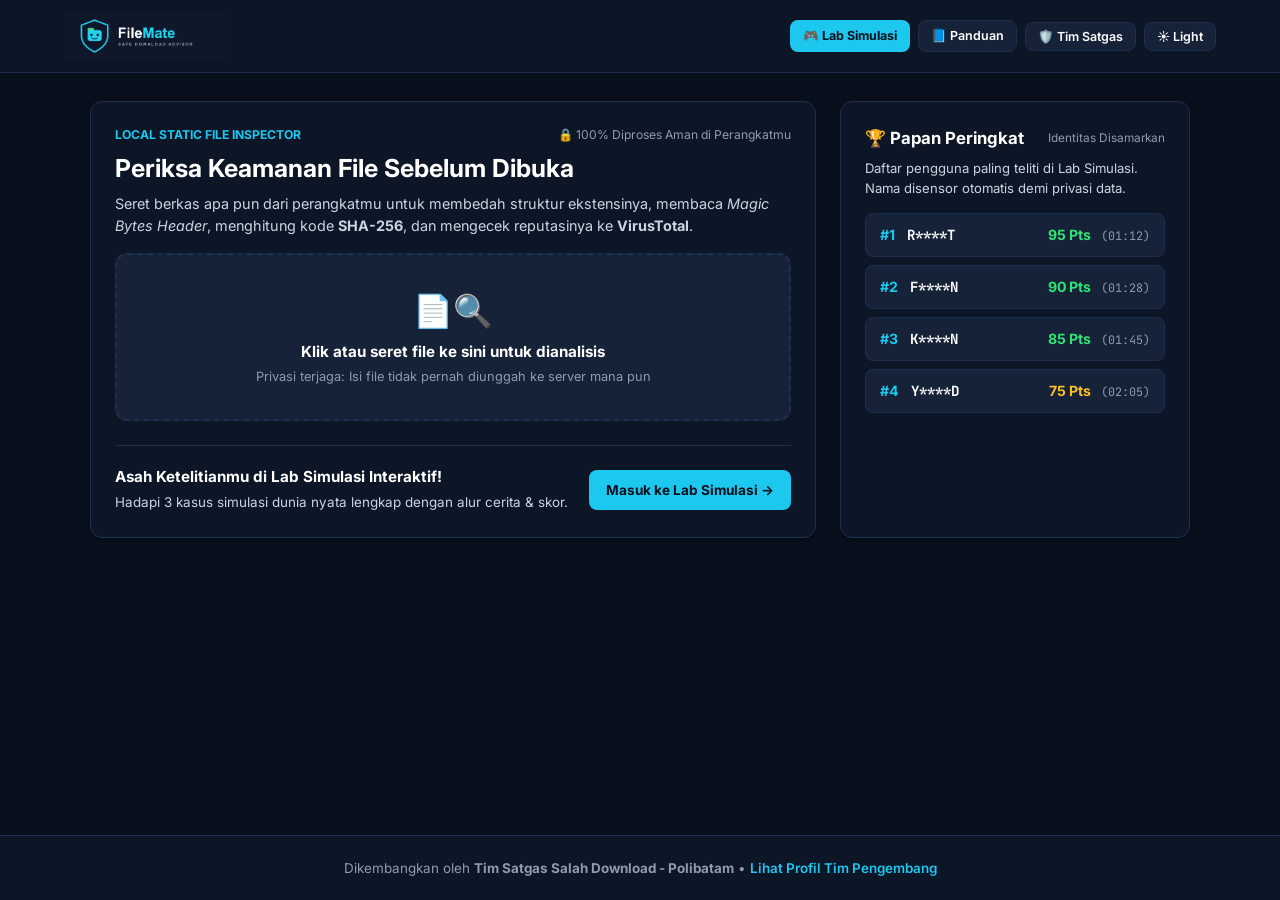
==== page/index.html @ bf1eef2d "Ubah bagian webnya" ====
<!DOCTYPE html>
<html lang="id" data-theme="dark">
<head>
    <meta charset="UTF-8">
    <meta name="viewport" content="width=device-width, initial-scale=1.0">
    <title>FileMate — Safe Download Advisor</title>
    <link rel="stylesheet" href="../tampilan/css/style.css">
</head>
<body>

    <nav class="navbar">
        <a href="dashboard.html" class="filemate-logo" aria-label="FileMate — Safe Download Advisor">
            <img src="../image/filemate_dark.png" alt="FileMate — Safe Download Advisor" class="logo-img logo-img-dark">
            <img src="../image/filemate-light.png" alt="FileMate — Safe Download Advisor" class="logo-img logo-img-light">
        </a>
        <div class="nav-actions">
            <a href="play.html" class="btn btn-primary btn-sm">🎮 Lab Simulasi</a>
            <a href="guide.html" class="btn btn-ghost btn-sm">📘 Panduan</a>
            <button class="btn btn-ghost btn-sm" onclick="openTeamCredits()">🛡️ Tim Satgas</button>
            <button class="btn btn-ghost btn-sm" id="themeToggle" onclick="toggleTheme()">☀️ Light</button>
        </div>
    </nav>

    <main class="container">
        <div class="grid-2">
            <div class="panel">
                <div style="display: flex; justify-content: space-between; align-items: center; flex-wrap: wrap; gap: 8px;">
                    <span style="font-size: 0.76rem; font-weight: 700; color: var(--accent); text-transform: uppercase;">
                        Local Static File Inspector
                    </span>
                    <span style="font-size: 0.76rem; color: var(--text-muted);">🔒 100% Diproses Aman di Perangkatmu</span>
                </div>
                <h1 style="font-size: 1.55rem; margin-top: 6px;">Periksa Keamanan File Sebelum Dibuka</h1>
                <p style="color: var(--text-secondary); font-size: 0.9rem; margin-top: 6px;">
                    Seret berkas apa pun dari perangkatmu untuk membedah struktur ekstensinya, membaca <em>Magic Bytes Header</em>, menghitung kode <strong>SHA-256</strong>, dan mengecek reputasinya ke <strong>VirusTotal</strong>.
                </p>

                <div class="dropzone" id="dropzone" onclick="document.getElementById('fileInput').click()">
                    <input type="file" id="fileInput" style="display: none;" onchange="handleLiveFile(this.files[0])">
                    <div style="font-size: 2rem; margin-bottom: 6px;">📄🔍</div>
                    <strong style="display: block; font-size: 0.95rem;">Klik atau seret file ke sini untuk dianalisis</strong>
                    <span style="font-size: 0.8rem; color: var(--text-muted);">Privasi terjaga: Isi file tidak pernah diunggah ke server mana pun</span>
                </div>

                <div id="liveScanResult" style="display: none; margin-top: 20px;">
                    <div class="xray-box">
                        <div class="xray-scanline"></div>
                        <div style="font-size: 0.76rem; color: var(--text-muted); margin-bottom: 6px;">HASIL BEDAH STRUKTUR NAMA &amp; HEADER FILE:</div>
                        <div id="liveXrayName" class="mono" style="font-size: 1.02rem; font-weight: 600; word-break: break-all;"></div>
                        <div id="liveVerdict" style="margin-top: 10px; font-size: 0.88rem; line-height: 1.55;"></div>
                    </div>

                    <div style="background: var(--bg-subtle); padding: 16px; border-radius: 10px; border: 1px solid var(--border-color);">
                        <div style="display: flex; justify-content: space-between; font-size: 0.82rem; color: var(--text-muted); flex-wrap: wrap; gap: 8px;">
                            <span>Ukuran File: <strong id="liveSize" style="color: var(--text-primary);"></strong></span>
                            <span>Tipe MIME: <strong id="liveMime" class="mono" style="color: var(--text-primary);"></strong></span>
                        </div>
                        <div style="margin-top: 10px; font-size: 0.8rem; color: var(--text-muted);">Sidik Jari Digital (SHA-256 Checksum):</div>
                        <div id="liveHash" class="mono" style="font-size: 0.8rem; word-break: break-all; margin-top: 4px; color: var(--accent); font-weight: 600;">Menghitung SHA-256...</div>

                        <div style="margin-top: 14px; padding-top: 12px; border-top: 1px solid var(--border-color);">
                            <label style="font-size: 0.78rem; color: var(--text-secondary); display: block; margin-bottom: 6px;">
                                Punya kode SHA-256 resmi dari website tempatmu mengunduh? Tempel di sini untuk dicocokkan:
                            </label>
                            <input type="text" id="manualOfficialHash" oninput="checkManualHashMatch()" placeholder="Tempel (Paste) SHA-256 resmi di sini..." class="mono" style="width: 100%; padding: 8px 12px; border-radius: 6px; border: 1px solid var(--border-color); background: var(--bg-surface); color: var(--text-primary); font-size: 0.78rem;">
                            <div id="manualHashVerdict" style="margin-top: 6px; font-size: 0.8rem;"></div>
                        </div>

                        <div style="margin-top: 14px; padding-top: 12px; border-top: 1px solid var(--border-color); display: flex; justify-content: space-between; align-items: center; flex-wrap: wrap; gap: 10px;">
                            <span style="font-size: 0.78rem; color: var(--text-muted);">
                                Ingin memastikan apakah isi file ini bersih menurut 70+ mesin Antivirus dunia?
                            </span>
                            <a id="vtLookupBtn" href="https://www.virustotal.com" target="_blank" rel="noopener noreferrer" class="btn btn-ghost btn-sm" style="border-color: var(--accent); color: var(--accent);">
                                🛡️ Cek Hash Ini di VirusTotal &nearr;
                            </a>
                        </div>
                    </div>
                </div>

                <div style="margin-top: 24px; padding-top: 20px; border-top: 1px solid var(--border-color); display: flex; justify-content: space-between; align-items: center; flex-wrap: wrap; gap: 12px;">
                    <div>
                        <strong style="display: block; font-size: 0.95rem;">Asah Ketelitianmu di Lab Simulasi Interaktif!</strong>
                        <span style="font-size: 0.84rem; color: var(--text-secondary);">Hadapi 3 kasus simulasi dunia nyata lengkap dengan alur cerita &amp; skor.</span>
                    </div>
                    <a href="play.html" class="btn btn-primary">
                        Masuk ke Lab Simulasi &rarr;
                    </a>
                </div>
            </div>

            <!-- Kolom Kanan: Leaderboard Bersih (Klik 5x pada judul atau tekan Ctrl+Shift+L untuk akses Maintainer PIN: satgas) -->
            <div class="panel">
                <div style="display: flex; justify-content: space-between; align-items: center; margin-bottom: 8px;">
                    <h2 id="secretAdminTrigger" style="font-size: 1.05rem; user-select: none; cursor: default;" title="Papan Peringkat Ketelitian">🏆 Papan Peringkat</h2>
                    <span style="font-size: 0.74rem; color: var(--text-muted);">Identitas Disamarkan</span>
                </div>
                <p style="font-size: 0.82rem; color: var(--text-secondary); margin-bottom: 14px;">
                    Daftar pengguna paling teliti di Lab Simulasi. Nama disensor otomatis demi privasi data.
                </p>
                <div style="display: flex; flex-direction: column; gap: 8px;" id="homeLeaderboardList"></div>
            </div>
        </div>
    </main>

    <div class="modal-backdrop" id="modalBackdrop">
        <div class="modal-card" id="modalCard">
            <div style="display: flex; justify-content: space-between; align-items: center; border-bottom: 1px solid var(--border-color); padding-bottom: 12px; margin-bottom: 16px;">
                <h3 id="modalTitle" style="font-size: 1.05rem;"></h3>
                <button class="btn btn-ghost btn-sm" onclick="closeModal()">✕</button>
            </div>
            <div id="modalContent"></div>
        </div>
    </div>

    <footer class="site-footer">
        Dikembangkan oleh <strong>Tim Satgas Salah Download - Polibatam</strong> &bull; 
        <a href="javascript:void(0)" onclick="openTeamCredits()" style="color: var(--accent); text-decoration: none; font-weight: 600;">Lihat Profil Tim Pengembang</a>
    </footer>

    <script src="../tampilan/js/scenario_data.js"></script>
    <script src="../tampilan/js/main.js"></script>
</body>
</html>
---- tampilan/css/style.css ----
@import url('https://fonts.googleapis.com/css2?family=Inter:wght@400;500;600;700;800&family=JetBrains+Mono:wght@400;500;600&display=swap');

:root[data-theme="light"] {
    --bg-main: #F4F7FA;
    --bg-surface: #FFFFFF;
    --bg-subtle: #EDF2F7;
    --bg-hover: #E2E8F0;
    --text-primary: #0D1627;
    --text-secondary: #334155;
    --text-muted: #64748B;
    --border-color: #CBD5E1;
    --logo-shield-stroke: #0D1627;
    --logo-folder-body: #0E86A8;
    --logo-folder-tab: #18B259;
    --logo-text-file: #0D1627;
    --logo-text-mate: #0E86A8;
    --logo-subtext: #5A6B82;
    --accent: #0E86A8;
    --accent-hover: #0A6985;
    --accent-soft: rgba(14, 134, 168, 0.1);
    --safe: #16A34A;
    --safe-soft: rgba(22, 163, 74, 0.12);
    --danger: #DC2626;
    --danger-soft: rgba(220, 38, 38, 0.12);
    --warning: #D97706;
    --warning-soft: rgba(217, 119, 6, 0.12);
    --shadow-sm: 0 2px 6px rgba(13, 22, 39, 0.06);
    --shadow-md: 0 12px 32px rgba(13, 22, 39, 0.14);
}

:root[data-theme="dark"] {
    --bg-main: #09101D;
    --bg-surface: #0D1627;
    --bg-subtle: #152238;
    --bg-hover: #1E2F4D;
    --text-primary: #FFFFFF;
    --text-secondary: #CBD5E1;
    --text-muted: #8E9BAE;
    --border-color: #1E2F4D;
    --logo-shield-stroke: #1CC8EE;
    --logo-folder-body: #1CC8EE;
    --logo-folder-tab: #2CE574;
    --logo-text-file: #FFFFFF;
    --logo-text-mate: #1CC8EE;
    --logo-subtext: #8E9BAE;
    --accent: #1CC8EE;
    --accent-hover: #0FA6C8;
    --accent-soft: rgba(28, 200, 238, 0.12);
    --safe: #2CE574;
    --safe-soft: rgba(44, 229, 116, 0.14);
    --danger: #F87171;
    --danger-soft: rgba(248, 113, 113, 0.15);
    --warning: #FBBF24;
    --warning-soft: rgba(251, 191, 36, 0.15);
    --shadow-sm: 0 2px 8px rgba(0, 0, 0, 0.35);
    --shadow-md: 0 14px 38px rgba(0, 0, 0, 0.6);
}

* {
    margin: 0;
    padding: 0;
    box-sizing: border-box;
}

html, body {
    overflow-x: hidden;
    width: 100%;
}

body {
    background-color: var(--bg-main);
    color: var(--text-primary);
    font-family: 'Inter', -apple-system, BlinkMacSystemFont, sans-serif;
    line-height: 1.5;
    min-height: 100vh;
    display: flex;
    flex-direction: column;
    transition: background-color 0.2s ease, color 0.2s ease;
}

.mono {
    font-family: 'JetBrains Mono', monospace;
}

.navbar {
    background: var(--bg-surface);
    border-bottom: 1px solid var(--border-color);
    padding: 12px 5%;
    display: flex;
    justify-content: space-between;
    align-items: center;
    gap: 12px;
    position: sticky;
    top: 0;
    z-index: 100;
}

.filemate-logo, .brand {
    display: inline-flex;
    align-items: center;
    gap: 12px;
    text-decoration: none;
    flex-shrink: 0;
}

.filemate-logo svg, .brand svg {
    width: 42px !important;
    height: 42px !important;
    min-width: 42px;
    flex-shrink: 0;
    display: block;
}

/* Logo gambar (image/filemate_dark.png & image/filemate-light.png), berganti sesuai tema */
.logo-img {
    height: 48px;
    width: auto;
    display: block;
}

:root[data-theme="dark"] .logo-img-light,
:root[data-theme="light"] .logo-img-dark {
    display: none;
}

.logo-ShieldPath {
    stroke: var(--logo-shield-stroke);
    fill: none !important;
    transition: stroke 0.2s ease;
}

.logo-FolderTab {
    fill: var(--logo-folder-tab) !important;
    stroke: none !important;
}

.logo-FolderBody {
    fill: var(--logo-folder-body) !important;
    stroke: none !important;
}

.logo-Eye, .logo-EyeMouth {
    fill: var(--bg-surface) !important;
    stroke: none !important;
}

.logo-Mouth {
    fill: none !important;
    stroke: var(--bg-surface) !important;
}

.logo-text-wrap {
    display: flex;
    flex-direction: column;
    line-height: 1.05;
}

.logo-title {
    font-size: 1.45rem;
    font-weight: 800;
    letter-spacing: -0.5px;
}

.logo-title .part-file {
    color: var(--logo-text-file);
}

.logo-title .part-mate {
    color: var(--logo-text-mate);
}

.logo-subtitle {
    font-size: 0.56rem;
    font-weight: 700;
    letter-spacing: 1.8px;
    color: var(--logo-subtext);
    margin-top: 3px;
    text-transform: uppercase;
}

.nav-actions {
    display: flex;
    align-items: center;
    justify-content: flex-end;
    gap: 8px;
    flex-wrap: wrap;
}

.container {
    width: 92%;
    max-width: 1100px;
    margin: 28px auto;
    flex: 1;
}

.panel {
    background: var(--bg-surface);
    border: 1px solid var(--border-color);
    border-radius: 12px;
    padding: 24px;
    box-shadow: var(--shadow-sm);
    max-width: 100%;
}

.btn {
    font-family: 'Inter', sans-serif;
    font-size: 0.85rem;
    font-weight: 600;
    padding: 9px 16px;
    border-radius: 8px;
    border: 1px solid transparent;
    cursor: pointer;
    display: inline-flex;
    align-items: center;
    justify-content: center;
    gap: 8px;
    text-decoration: none;
    white-space: nowrap;
    transition: all 0.16s ease;
}

.btn-primary {
    background: var(--accent);
    color: #fff;
}

:root[data-theme="dark"] .btn-primary {
    color: #09101D;
    font-weight: 700;
}

.btn-primary:hover {
    background: var(--accent-hover);
    color: #fff;
}

.btn-ghost {
    background: var(--bg-subtle);
    color: var(--text-primary);
    border-color: var(--border-color);
}

.btn-ghost:hover {
    background: var(--bg-hover);
}

.btn-safe {
    background: var(--safe-soft);
    color: var(--safe);
    border-color: rgba(44, 229, 116, 0.3);
}

.btn-safe:hover {
    background: var(--safe);
    color: #09101D;
}

.btn-danger {
    background: var(--danger-soft);
    color: var(--danger);
    border-color: rgba(248, 113, 113, 0.3);
}

.btn-danger:hover {
    background: var(--danger);
    color: #fff;
}

.btn-sm {
    padding: 6px 12px;
    font-size: 0.78rem;
}

.dropzone {
    border: 2px dashed var(--border-color);
    background: var(--bg-subtle);
    border-radius: 12px;
    padding: 32px 20px;
    text-align: center;
    cursor: pointer;
    transition: all 0.2s ease;
    margin-top: 16px;
}

.dropzone:hover, .dropzone.dragover {
    border-color: var(--accent);
    background: var(--accent-soft);
}

.xray-box {
    background: var(--bg-subtle);
    border: 1px solid var(--border-color);
    border-radius: 10px;
    padding: 16px;
    margin: 14px 0;
    position: relative;
    overflow: hidden;
    word-break: break-word;
}

.xray-scanline {
    position: absolute;
    top: 0;
    left: -100%;
    width: 60%;
    height: 100%;
    background: linear-gradient(90deg, transparent, var(--accent-soft), transparent);
    animation: scanMove 1.8s infinite ease-in-out;
    pointer-events: none;
}

@keyframes scanMove {
    0% { left: -60%; }
    100% { left: 100%; }
}

.ext-badge {
    display: inline-block;
    padding: 2px 8px;
    border-radius: 5px;
    font-weight: 600;
    margin-left: 2px;
}

.ext-fake {
    background: var(--warning-soft);
    color: var(--warning);
    text-decoration: line-through;
}

.ext-danger {
    background: var(--danger-soft);
    color: var(--danger);
    border: 1px solid var(--danger);
}

.ext-safe {
    background: var(--safe-soft);
    color: var(--safe);
    border: 1px solid var(--safe);
}

.explorer-frame {
    border: 1px solid var(--border-color);
    border-radius: 10px;
    overflow: hidden;
    margin-top: 18px;
}

.explorer-header {
    background: var(--bg-subtle);
    padding: 10px 16px;
    border-bottom: 1px solid var(--border-color);
    display: flex;
    justify-content: space-between;
    align-items: center;
    flex-wrap: wrap;
    gap: 8px;
    font-size: 0.82rem;
    color: var(--text-secondary);
    word-break: break-all;
}

.file-item {
    display: flex;
    justify-content: space-between;
    align-items: center;
    flex-wrap: wrap;
    gap: 12px;
    padding: 14px 16px;
    background: var(--bg-surface);
    border-bottom: 1px solid var(--border-color);
}

.file-item > div:first-child {
    min-width: 0;
    flex: 1 1 240px;
    word-break: break-word;
}

.file-item:last-child {
    border-bottom: none;
}

.file-item:hover {
    background: var(--bg-subtle);
}

.file-status-tag {
    font-size: 0.78rem;
    font-weight: 600;
    padding: 5px 10px;
    border-radius: 6px;
    display: inline-block;
    text-align: center;
}

/* Modal Clean & Smooth */
.modal-backdrop {
    position: fixed;
    inset: 0;
    background: rgba(6, 11, 20, 0.72);
    backdrop-filter: blur(4px);
    display: none;
    align-items: center;
    justify-content: center;
    z-index: 999;
    padding: 16px;
}

.modal-backdrop.open {
    display: flex;
    animation: fadeBackdrop 0.18s ease forwards;
}

@keyframes fadeBackdrop {
    from { opacity: 0; }
    to { opacity: 1; }
}

.modal-card {
    background: var(--bg-surface);
    border: 1px solid var(--border-color);
    border-radius: 12px;
    width: 100%;
    max-width: 560px;
    padding: 24px;
    box-shadow: var(--shadow-md);
    max-height: 88vh;
    overflow-y: auto;
    animation: modalSpring 0.22s cubic-bezier(0.16, 1, 0.3, 1) forwards;
}

@keyframes modalSpring {
    0% { opacity: 0; transform: translateY(10px) scale(0.98); }
    100% { opacity: 1; transform: translateY(0) scale(1); }
}

/* Layout 3 Tombol di Footer Modal Maintainer */
.maintainer-footer-actions {
    display: flex;
    justify-content: space-between;
    align-items: center;
    flex-wrap: wrap;
    gap: 10px;
    padding-top: 14px;
    border-top: 1px solid var(--border-color);
}

.maintainer-reset-group {
    display: flex;
    align-items: center;
    flex-wrap: wrap;
    gap: 8px;
}

.modal-actions-responsive {
    display: flex;
    justify-content: flex-end;
    flex-wrap: wrap;
    gap: 10px;
    margin-top: 18px;
    padding-top: 14px;
    border-top: 1px solid var(--border-color);
}

@keyframes shakeScreen {
    0%, 100% { transform: translateX(0); }
    20%, 60% { transform: translateX(-6px); }
    40%, 80% { transform: translateX(6px); }
}

.malware-triggered, .shake-error {
    animation: shakeScreen 0.35s ease;
    border-color: var(--danger) !important;
}

.hash-char-match {
    color: var(--safe);
}

.hash-char-diff {
    background: var(--danger);
    color: #fff;
    padding: 0 2px;
    border-radius: 3px;
}

.grid-2 {
    display: grid;
    grid-template-columns: minmax(0, 1.35fr) minmax(0, 0.65fr);
    gap: 24px;
}

.scan-progress-wrap {
    background: var(--bg-subtle);
    border: 1px solid var(--border-color);
    border-radius: 8px;
    height: 10px;
    overflow: hidden;
    margin: 12px 0;
}

.scan-progress-bar {
    height: 100%;
    width: 0%;
    background: var(--accent);
    transition: width 0.25s ease;
}

@keyframes popReveal {
    0% { opacity: 0; transform: translateY(6px) scale(0.97); }
    100% { opacity: 1; transform: translateY(0) scale(1); }
}

.reveal-anim {
    animation: popReveal 0.25s cubic-bezier(0.16, 1, 0.3, 1) forwards;
}

.feedback-drawer {
    margin-top: 22px;
    padding: 20px;
    border-radius: 10px;
    background: var(--bg-subtle);
    border-left: 4px solid var(--accent);
    display: none;
}

.feedback-drawer.show {
    display: block;
    animation: popReveal 0.3s ease forwards;
}

.guide-card {
    background: var(--bg-surface);
    border: 1px solid var(--border-color);
    border-radius: 12px;
    padding: 24px;
    margin-bottom: 20px;
    overflow-x: auto;
}

/* Clean IDE Terminal Look */
.cmd-box {
    background: #060B14;
    color: #E2E8F0;
    padding: 12px 16px;
    border-radius: 8px;
    border: 1px solid #1E2F4D;
    font-size: 0.85rem;
    margin: 10px 0 6px 0;
    display: flex;
    justify-content: space-between;
    align-items: center;
    gap: 12px;
    overflow-x: auto;
}

.cmd-box > div {
    min-width: 0;
    word-break: break-all;
}

.cmd-prompt {
    color: #475569;
    user-select: none;
    margin-right: 8px;
}

.cmd-verb {
    color: #38BDF8;
    font-weight: 500;
}

.cmd-arg {
    color: #F8FAFC;
    border-bottom: 1px dotted #64748B;
    padding-bottom: 1px;
}

.cmd-hint {
    font-size: 0.76rem;
    color: var(--text-muted);
    margin-bottom: 8px;
}

.team-grid {
    display: grid;
    grid-template-columns: 1fr 1fr;
    gap: 12px;
    margin-top: 12px;
}

.member-card {
    background: var(--bg-subtle);
    border: 1px solid var(--border-color);
    border-radius: 10px;
    padding: 14px;
    transition: border-color 0.2s ease, transform 0.2s ease;
}

.member-card:hover {
    border-color: var(--accent);
    transform: translateY(-2px);
}

.role-badge {
    display: inline-block;
    font-size: 0.68rem;
    font-weight: 700;
    padding: 2px 8px;
    border-radius: 4px;
    background: var(--accent-soft);
    color: var(--accent);
    margin-bottom: 6px;
    text-transform: uppercase;
}

.ending-box {
    margin-top: 12px;
    padding: 14px;
    border-radius: 8px;
    font-size: 0.86rem;
    line-height: 1.55;
}

.ending-good {
    background: var(--safe-soft);
    border-left: 4px solid var(--safe);
}

.ending-bad {
    background: var(--danger-soft);
    border-left: 4px solid var(--danger);
}

.explain-pill {
    display: block;
    font-size: 0.76rem;
    color: var(--text-muted);
    margin-top: 2px;
}

.site-footer {
    text-align: center;
    padding: 22px 5%;
    margin-top: 48px;
    background: var(--bg-surface);
    border-top: 1px solid var(--border-color);
    font-size: 0.84rem;
    color: var(--text-muted);
}

.magic-table {
    width: 100%;
    min-width: 520px;
    border-collapse: collapse;
    margin-top: 12px;
    font-size: 0.84rem;
}

.magic-table th, .magic-table td {
    border: 1px solid var(--border-color);
    padding: 9px 12px;
    text-align: left;
}

.magic-table th {
    background: var(--bg-subtle);
    color: var(--accent);
    font-weight: 700;
}

.magic-table tr:nth-child(even) {
    background: rgba(255, 255, 255, 0.02);
}

.pin-input-clean {
    width: 100%;
    padding: 10px 14px;
    border-radius: 8px;
    border: 1px solid var(--border-color);
    background: var(--bg-subtle);
    color: var(--text-primary);
    font-family: 'JetBrains Mono', monospace;
    font-size: 0.9rem;
    outline: none;
    transition: border-color 0.15s ease;
}

.pin-input-clean:focus {
    border-color: var(--accent);
}

.toast-notify {
    position: fixed;
    bottom: 20px;
    right: 20px;
    left: auto;
    max-width: 380px;
    background: var(--bg-surface);
    color: var(--text-primary);
    border: 1px solid var(--border-color);
    border-left: 3px solid var(--accent);
    border-radius: 10px;
    padding: 12px 16px;
    box-shadow: var(--shadow-md);
    z-index: 1200;
    font-size: 0.83rem;
    line-height: 1.45;
    opacity: 0;
    transform: translateY(12px);
    transition: opacity 0.2s ease, transform 0.2s ease;
    pointer-events: none;
}

.toast-notify.show {
    opacity: 1;
    transform: translateY(0);
}

/* =========================================================
   DASHBOARD IKHTISAR (dashboard.html)
   ========================================================= */
.dash-hero {
    display: grid;
    grid-template-columns: minmax(0, 1.25fr) minmax(0, 0.75fr);
    gap: 36px;
    align-items: center;
    padding: 28px 0 8px;
}

.dash-eyebrow {
    display: inline-block;
    font-size: 0.74rem;
    font-weight: 700;
    letter-spacing: 0.6px;
    text-transform: uppercase;
    color: var(--accent);
    background: var(--accent-soft);
    padding: 5px 12px;
    border-radius: 999px;
}

.dash-title {
    font-size: 2.6rem;
    font-weight: 800;
    line-height: 1.12;
    letter-spacing: -1px;
    margin-top: 14px;
}

.dash-title .accent {
    color: var(--accent);
}

.dash-sub {
    font-size: 1rem;
    color: var(--text-secondary);
    margin-top: 14px;
    max-width: 60ch;
}

.dash-cta {
    display: flex;
    flex-wrap: wrap;
    gap: 10px;
    margin-top: 24px;
}

.dash-cta .btn {
    padding: 11px 18px;
    font-size: 0.9rem;
}

.hero-demo {
    background: var(--bg-surface);
    border: 1px solid var(--border-color);
    border-radius: 14px;
    padding: 18px;
    box-shadow: var(--shadow-md);
    transition: border-color 0.3s ease;
}

.hero-demo.revealed {
    border-color: var(--danger);
}

.hero-demo-row {
    display: flex;
    justify-content: space-between;
    gap: 10px;
    font-size: 0.8rem;
    padding: 8px 0;
    border-top: 1px solid var(--border-color);
}

.hero-demo-row span:first-child {
    color: var(--text-muted);
}

.dash-stats {
    display: grid;
    grid-template-columns: repeat(auto-fit, minmax(150px, 1fr));
    gap: 12px;
    margin-top: 36px;
}

.stat-tile {
    background: var(--bg-surface);
    border: 1px solid var(--border-color);
    border-radius: 12px;
    padding: 14px 16px;
}

.stat-tile .stat-value {
    font-size: 1.7rem;
    font-weight: 800;
    font-variant-numeric: tabular-nums;
    line-height: 1.1;
}

.stat-tile .stat-label {
    font-size: 0.78rem;
    color: var(--text-muted);
    margin-top: 4px;
}

.dash-section {
    margin-top: 56px;
}

.dash-section-label {
    font-size: 0.74rem;
    font-weight: 700;
    letter-spacing: 0.6px;
    text-transform: uppercase;
    color: var(--accent);
}

.dash-section-title {
    font-size: 1.7rem;
    font-weight: 800;
    letter-spacing: -0.5px;
    margin-top: 6px;
}

.dash-prose {
    font-size: 0.95rem;
    color: var(--text-secondary);
    line-height: 1.7;
    max-width: 72ch;
    margin-top: 12px;
}

.dash-prose code {
    font-family: 'JetBrains Mono', monospace;
    font-size: 0.86em;
    background: var(--bg-subtle);
    border: 1px solid var(--border-color);
    padding: 1px 6px;
    border-radius: 5px;
    color: var(--text-primary);
}

.dash-cards {
    display: grid;
    grid-template-columns: repeat(3, minmax(0, 1fr));
    gap: 14px;
    margin-top: 22px;
}

.dash-card {
    background: var(--bg-surface);
    border: 1px solid var(--border-color);
    border-radius: 12px;
    padding: 20px;
    transition: border-color 0.2s ease, transform 0.2s ease;
}

.dash-card:hover {
    border-color: var(--accent);
    transform: translateY(-2px);
}

.dash-card .dash-card-icon {
    font-size: 1.6rem;
    line-height: 1;
}

.dash-card h3 {
    font-size: 1.02rem;
    margin-top: 10px;
}

.dash-card p {
    font-size: 0.87rem;
    color: var(--text-secondary);
    margin-top: 6px;
    line-height: 1.6;
}

.dash-card code {
    font-family: 'JetBrains Mono', monospace;
    font-size: 0.85em;
    color: var(--danger);
}

.dash-card.danger-tone {
    border-left: 3px solid var(--danger);
}

.dash-card .dash-card-link {
    display: inline-block;
    margin-top: 12px;
    font-size: 0.84rem;
    font-weight: 600;
    color: var(--accent);
    text-decoration: none;
}

.dash-card .dash-card-link:hover {
    text-decoration: underline;
}

.dash-firewall {
    background: var(--bg-surface);
    border: 1px solid var(--border-color);
    border-left: 4px solid var(--accent);
    border-radius: 12px;
    padding: 26px;
}

@media (max-width: 900px) {
    .dash-hero {
        grid-template-columns: 1fr;
        gap: 24px;
    }

    .dash-cards {
        grid-template-columns: 1fr;
    }
}

@media (max-width: 640px) {
    .dash-title {
        font-size: 1.8rem !important;
    }

    .dash-section-title {
        font-size: 1.3rem !important;
    }

    .dash-cta .btn {
        flex: 1 1 100%;
    }

    .dash-section {
        margin-top: 40px;
    }

    .dash-firewall {
        padding: 18px;
    }
}

/* =========================================================
   RESPONSIVE BREAKPOINTS (TABLET & MOBILE DEVICES)
   ========================================================= */

@media (max-width: 900px) {
    .grid-2 {
        grid-template-columns: 1fr;
    }
}

@media (max-width: 640px) {
    .navbar {
        flex-direction: column;
        align-items: stretch;
        padding: 12px 4%;
        gap: 10px;
    }

    .filemate-logo {
        justify-content: center;
    }

    .nav-actions {
        justify-content: center;
        width: 100%;
        gap: 6px;
    }

    .nav-actions .btn-sm {
        flex: 1 1 auto;
        padding: 7px 10px;
        font-size: 0.75rem;
    }

    .container {
        width: 94%;
        margin: 18px auto;
    }

    .panel, .guide-card {
        padding: 16px;
    }

    h1 {
        font-size: 1.35rem !important;
    }

    h2 {
        font-size: 1.15rem !important;
    }

    /* Baris File di Lab Simulasi Rapi di HP */
    .file-item {
        flex-direction: column;
        align-items: flex-start;
        padding: 12px;
        gap: 10px;
    }

    .file-item > div:first-child {
        flex: 1 1 auto;
        width: 100%;
    }

    .file-item > div:last-child {
        width: 100%;
        display: grid !important;
        grid-template-columns: 1fr 1fr;
        gap: 6px !important;
    }

    .file-item > div:last-child .file-status-tag {
        grid-column: span 2;
        width: 100%;
    }

    /* Kotak Command di Guide */
    .cmd-box {
        flex-direction: column;
        align-items: stretch;
        gap: 8px;
    }

    .cmd-box .btn {
        width: 100%;
    }

    .team-grid {
        grid-template-columns: 1fr;
    }

    /* Modal & Tombol Maintainer di HP */
    .modal-card {
        padding: 18px;
        max-height: 92vh;
    }

    .maintainer-footer-actions {
        flex-direction: column;
        align-items: stretch;
    }

    .maintainer-reset-group {
        width: 100%;
        display: grid;
        grid-template-columns: 1fr 1fr;
    }

    .maintainer-footer-actions > .btn {
        width: 100%;
    }

    .toast-notify {
        left: 16px;
        right: 16px;
        bottom: 16px;
        max-width: none;
    }
}
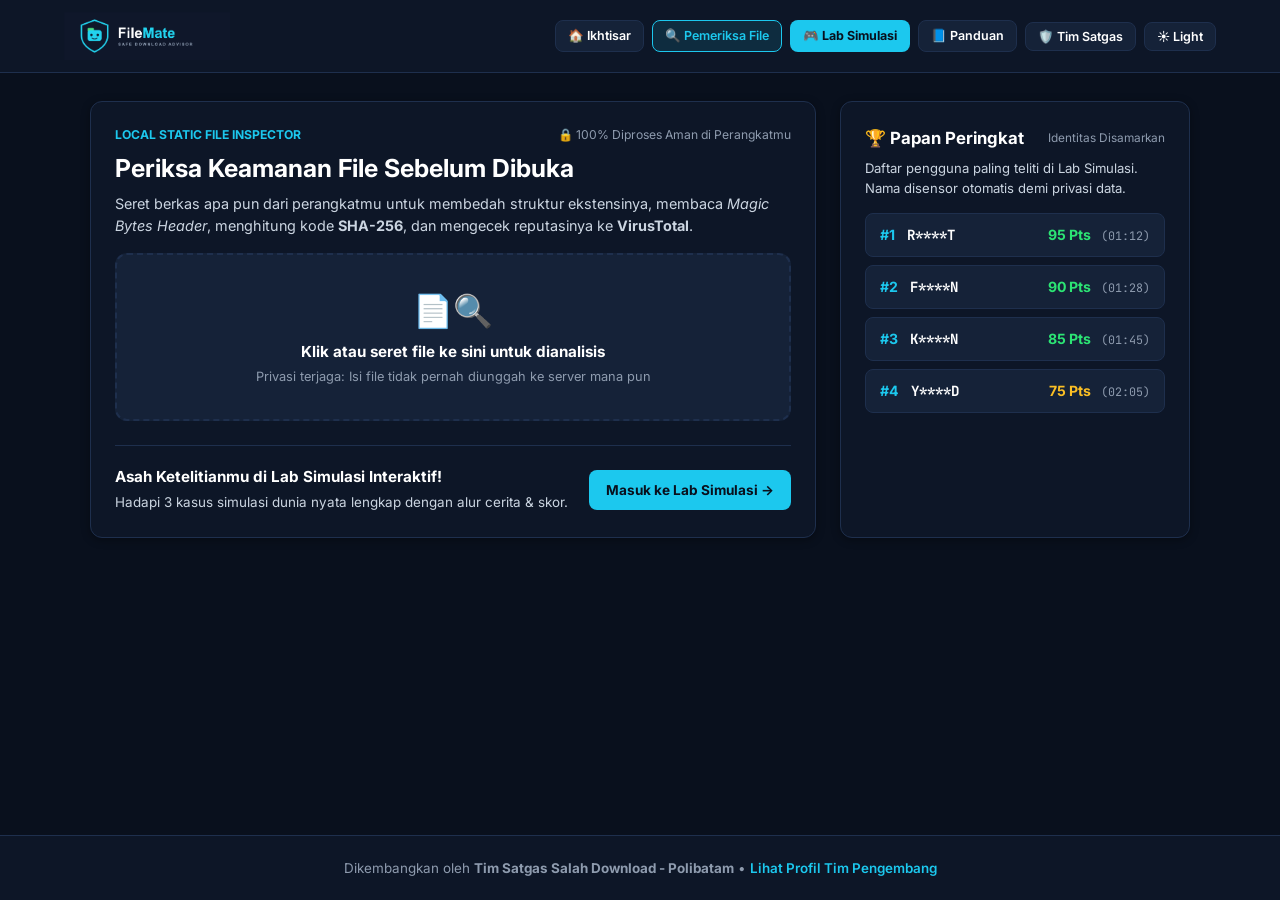
==== commit 72422902: "Perubahan beberapa folder arsitektur di bagian py dan js" ====
--- a/page/index.html
+++ b/page/index.html
@@ -14,6 +14,8 @@
             <img src="../image/filemate-light.png" alt="FileMate — Safe Download Advisor" class="logo-img logo-img-light">
         </a>
         <div class="nav-actions">
+            <a href="dashboard.html" class="btn btn-ghost btn-sm">🏠 Ikhtisar</a>
+            <a href="index.html" class="btn btn-ghost btn-sm is-active" aria-current="page">🔍 Pemeriksa File</a>
             <a href="play.html" class="btn btn-primary btn-sm">🎮 Lab Simulasi</a>
             <a href="guide.html" class="btn btn-ghost btn-sm">📘 Panduan</a>
             <button class="btn btn-ghost btn-sm" onclick="openTeamCredits()">🛡️ Tim Satgas</button>
--- a/tampilan/css/style.css
+++ b/tampilan/css/style.css
@@ -186,6 +186,23 @@
     flex-wrap: wrap;
 }
 
+/* Penanda menu halaman yang sedang dibuka */
+.nav-actions .btn.is-active {
+    background: var(--accent-soft);
+    color: var(--accent);
+    border-color: var(--accent);
+}
+
+.nav-actions .btn-primary.is-active {
+    background: var(--accent);
+    color: #fff;
+    box-shadow: 0 0 0 3px var(--accent-soft);
+}
+
+:root[data-theme="dark"] .nav-actions .btn-primary.is-active {
+    color: #09101D;
+}
+
 .container {
     width: 92%;
     max-width: 1100px;
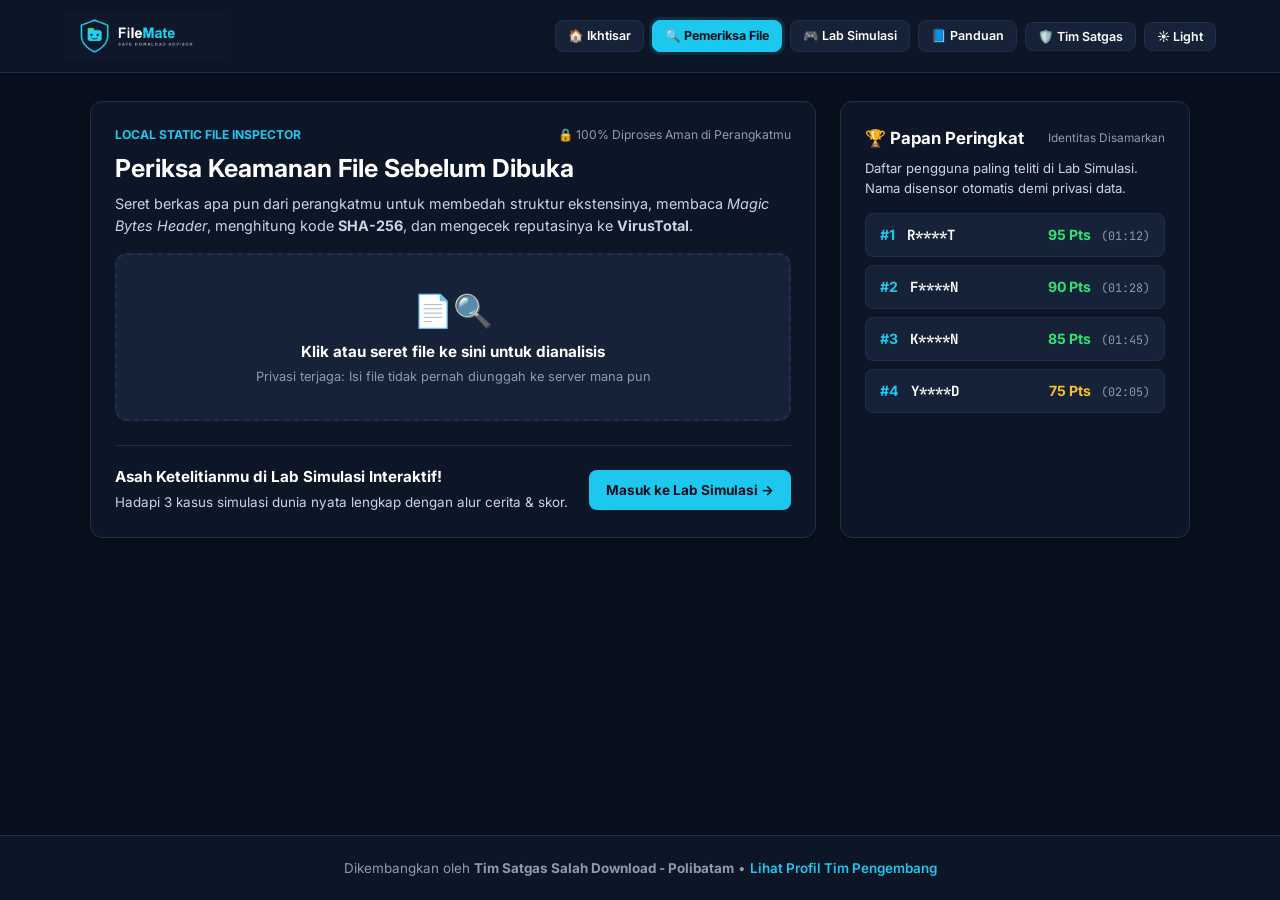
==== commit 8c650750: "perubahan bagian tampilan navigasi" ====
--- a/page/index.html
+++ b/page/index.html
@@ -5,6 +5,7 @@
     <meta name="viewport" content="width=device-width, initial-scale=1.0">
     <title>FileMate — Safe Download Advisor</title>
     <link rel="stylesheet" href="../tampilan/css/style.css">
+    <link rel="stylesheet" href="../tampilan/css/index.css">
 </head>
 <body>
 
@@ -16,7 +17,7 @@
         <div class="nav-actions">
             <a href="dashboard.html" class="btn btn-ghost btn-sm">🏠 Ikhtisar</a>
             <a href="index.html" class="btn btn-ghost btn-sm is-active" aria-current="page">🔍 Pemeriksa File</a>
-            <a href="play.html" class="btn btn-primary btn-sm">🎮 Lab Simulasi</a>
+            <a href="play.html" class="btn btn-ghost btn-sm">🎮 Lab Simulasi</a>
             <a href="guide.html" class="btn btn-ghost btn-sm">📘 Panduan</a>
             <button class="btn btn-ghost btn-sm" onclick="openTeamCredits()">🛡️ Tim Satgas</button>
             <button class="btn btn-ghost btn-sm" id="themeToggle" onclick="toggleTheme()">☀️ Light</button>
@@ -120,6 +121,10 @@
     </footer>
 
     <script src="../tampilan/js/scenario_data.js"></script>
-    <script src="../tampilan/js/main.js"></script>
+    <script src="../tampilan/js/common.js"></script>
+    <script src="../tampilan/js/api.js"></script>
+    <script src="../tampilan/js/leaderboard.js"></script>
+    <script src="../tampilan/js/inspector.js"></script>
+    <script src="../tampilan/js/admin.js"></script>
 </body>
 </html>
--- a/tampilan/css/style.css
+++ b/tampilan/css/style.css
@@ -1,3 +1,11 @@
+/* =========================================================
+   STYLE GLOBAL (dipakai semua halaman)
+   Gaya khusus halaman ada di file terpisah:
+   - dashboard.css  -> page/dashboard.html
+   - index.css      -> page/index.html
+   - play.css       -> page/play.html
+   - guide.css      -> page/guide.html
+   ========================================================= */
 @import url('https://fonts.googleapis.com/css2?family=Inter:wght@400;500;600;700;800&family=JetBrains+Mono:wght@400;500;600&display=swap');
 
 :root[data-theme="light"] {
@@ -82,6 +90,9 @@
     font-family: 'JetBrains Mono', monospace;
 }
 
+/* =========================================================
+   NAVBAR & LOGO
+   ========================================================= */
 .navbar {
     background: var(--bg-surface);
     border-bottom: 1px solid var(--border-color);
@@ -186,23 +197,24 @@
     flex-wrap: wrap;
 }
 
-/* Penanda menu halaman yang sedang dibuka */
-.nav-actions .btn.is-active {
-    background: var(--accent-soft);
-    color: var(--accent);
-    border-color: var(--accent);
-}
-
-.nav-actions .btn-primary.is-active {
+/* Penanda menu halaman yang sedang dibuka — hanya menu aktif yang biru penuh */
+.nav-actions .btn.is-active,
+.nav-actions .btn.is-active:hover {
     background: var(--accent);
     color: #fff;
+    border-color: var(--accent);
     box-shadow: 0 0 0 3px var(--accent-soft);
 }
 
-:root[data-theme="dark"] .nav-actions .btn-primary.is-active {
+:root[data-theme="dark"] .nav-actions .btn.is-active,
+:root[data-theme="dark"] .nav-actions .btn.is-active:hover {
     color: #09101D;
-}
-
+    font-weight: 700;
+}
+
+/* =========================================================
+   LAYOUT DASAR
+   ========================================================= */
 .container {
     width: 92%;
     max-width: 1100px;
@@ -219,6 +231,9 @@
     max-width: 100%;
 }
 
+/* =========================================================
+   TOMBOL
+   ========================================================= */
 .btn {
     font-family: 'Inter', sans-serif;
     font-size: 0.85rem;
@@ -288,22 +303,10 @@
     font-size: 0.78rem;
 }
 
-.dropzone {
-    border: 2px dashed var(--border-color);
-    background: var(--bg-subtle);
-    border-radius: 12px;
-    padding: 32px 20px;
-    text-align: center;
-    cursor: pointer;
-    transition: all 0.2s ease;
-    margin-top: 16px;
-}
-
-.dropzone:hover, .dropzone.dragover {
-    border-color: var(--accent);
-    background: var(--accent-soft);
-}
-
+/* =========================================================
+   KOMPONEN BERSAMA: X-RAY & BADGE EKSTENSI
+   (dipakai index.html, play.html, dashboard.html)
+   ========================================================= */
 .xray-box {
     background: var(--bg-subtle);
     border: 1px solid var(--border-color);
@@ -357,62 +360,9 @@
     border: 1px solid var(--safe);
 }
 
-.explorer-frame {
-    border: 1px solid var(--border-color);
-    border-radius: 10px;
-    overflow: hidden;
-    margin-top: 18px;
-}
-
-.explorer-header {
-    background: var(--bg-subtle);
-    padding: 10px 16px;
-    border-bottom: 1px solid var(--border-color);
-    display: flex;
-    justify-content: space-between;
-    align-items: center;
-    flex-wrap: wrap;
-    gap: 8px;
-    font-size: 0.82rem;
-    color: var(--text-secondary);
-    word-break: break-all;
-}
-
-.file-item {
-    display: flex;
-    justify-content: space-between;
-    align-items: center;
-    flex-wrap: wrap;
-    gap: 12px;
-    padding: 14px 16px;
-    background: var(--bg-surface);
-    border-bottom: 1px solid var(--border-color);
-}
-
-.file-item > div:first-child {
-    min-width: 0;
-    flex: 1 1 240px;
-    word-break: break-word;
-}
-
-.file-item:last-child {
-    border-bottom: none;
-}
-
-.file-item:hover {
-    background: var(--bg-subtle);
-}
-
-.file-status-tag {
-    font-size: 0.78rem;
-    font-weight: 600;
-    padding: 5px 10px;
-    border-radius: 6px;
-    display: inline-block;
-    text-align: center;
-}
-
-/* Modal Clean & Smooth */
+/* =========================================================
+   MODAL (dipakai semua halaman)
+   ========================================================= */
 .modal-backdrop {
     position: fixed;
     inset: 0;
@@ -453,7 +403,19 @@
     100% { opacity: 1; transform: translateY(0) scale(1); }
 }
 
-/* Layout 3 Tombol di Footer Modal Maintainer */
+.modal-actions-responsive {
+    display: flex;
+    justify-content: flex-end;
+    flex-wrap: wrap;
+    gap: 10px;
+    margin-top: 18px;
+    padding-top: 14px;
+    border-top: 1px solid var(--border-color);
+}
+
+/* =========================================================
+   MAINTAINER / ADMIN (admin.js, dimuat di semua halaman)
+   ========================================================= */
 .maintainer-footer-actions {
     display: flex;
     justify-content: space-between;
@@ -469,227 +431,6 @@
     align-items: center;
     flex-wrap: wrap;
     gap: 8px;
-}
-
-.modal-actions-responsive {
-    display: flex;
-    justify-content: flex-end;
-    flex-wrap: wrap;
-    gap: 10px;
-    margin-top: 18px;
-    padding-top: 14px;
-    border-top: 1px solid var(--border-color);
-}
-
-@keyframes shakeScreen {
-    0%, 100% { transform: translateX(0); }
-    20%, 60% { transform: translateX(-6px); }
-    40%, 80% { transform: translateX(6px); }
-}
-
-.malware-triggered, .shake-error {
-    animation: shakeScreen 0.35s ease;
-    border-color: var(--danger) !important;
-}
-
-.hash-char-match {
-    color: var(--safe);
-}
-
-.hash-char-diff {
-    background: var(--danger);
-    color: #fff;
-    padding: 0 2px;
-    border-radius: 3px;
-}
-
-.grid-2 {
-    display: grid;
-    grid-template-columns: minmax(0, 1.35fr) minmax(0, 0.65fr);
-    gap: 24px;
-}
-
-.scan-progress-wrap {
-    background: var(--bg-subtle);
-    border: 1px solid var(--border-color);
-    border-radius: 8px;
-    height: 10px;
-    overflow: hidden;
-    margin: 12px 0;
-}
-
-.scan-progress-bar {
-    height: 100%;
-    width: 0%;
-    background: var(--accent);
-    transition: width 0.25s ease;
-}
-
-@keyframes popReveal {
-    0% { opacity: 0; transform: translateY(6px) scale(0.97); }
-    100% { opacity: 1; transform: translateY(0) scale(1); }
-}
-
-.reveal-anim {
-    animation: popReveal 0.25s cubic-bezier(0.16, 1, 0.3, 1) forwards;
-}
-
-.feedback-drawer {
-    margin-top: 22px;
-    padding: 20px;
-    border-radius: 10px;
-    background: var(--bg-subtle);
-    border-left: 4px solid var(--accent);
-    display: none;
-}
-
-.feedback-drawer.show {
-    display: block;
-    animation: popReveal 0.3s ease forwards;
-}
-
-.guide-card {
-    background: var(--bg-surface);
-    border: 1px solid var(--border-color);
-    border-radius: 12px;
-    padding: 24px;
-    margin-bottom: 20px;
-    overflow-x: auto;
-}
-
-/* Clean IDE Terminal Look */
-.cmd-box {
-    background: #060B14;
-    color: #E2E8F0;
-    padding: 12px 16px;
-    border-radius: 8px;
-    border: 1px solid #1E2F4D;
-    font-size: 0.85rem;
-    margin: 10px 0 6px 0;
-    display: flex;
-    justify-content: space-between;
-    align-items: center;
-    gap: 12px;
-    overflow-x: auto;
-}
-
-.cmd-box > div {
-    min-width: 0;
-    word-break: break-all;
-}
-
-.cmd-prompt {
-    color: #475569;
-    user-select: none;
-    margin-right: 8px;
-}
-
-.cmd-verb {
-    color: #38BDF8;
-    font-weight: 500;
-}
-
-.cmd-arg {
-    color: #F8FAFC;
-    border-bottom: 1px dotted #64748B;
-    padding-bottom: 1px;
-}
-
-.cmd-hint {
-    font-size: 0.76rem;
-    color: var(--text-muted);
-    margin-bottom: 8px;
-}
-
-.team-grid {
-    display: grid;
-    grid-template-columns: 1fr 1fr;
-    gap: 12px;
-    margin-top: 12px;
-}
-
-.member-card {
-    background: var(--bg-subtle);
-    border: 1px solid var(--border-color);
-    border-radius: 10px;
-    padding: 14px;
-    transition: border-color 0.2s ease, transform 0.2s ease;
-}
-
-.member-card:hover {
-    border-color: var(--accent);
-    transform: translateY(-2px);
-}
-
-.role-badge {
-    display: inline-block;
-    font-size: 0.68rem;
-    font-weight: 700;
-    padding: 2px 8px;
-    border-radius: 4px;
-    background: var(--accent-soft);
-    color: var(--accent);
-    margin-bottom: 6px;
-    text-transform: uppercase;
-}
-
-.ending-box {
-    margin-top: 12px;
-    padding: 14px;
-    border-radius: 8px;
-    font-size: 0.86rem;
-    line-height: 1.55;
-}
-
-.ending-good {
-    background: var(--safe-soft);
-    border-left: 4px solid var(--safe);
-}
-
-.ending-bad {
-    background: var(--danger-soft);
-    border-left: 4px solid var(--danger);
-}
-
-.explain-pill {
-    display: block;
-    font-size: 0.76rem;
-    color: var(--text-muted);
-    margin-top: 2px;
-}
-
-.site-footer {
-    text-align: center;
-    padding: 22px 5%;
-    margin-top: 48px;
-    background: var(--bg-surface);
-    border-top: 1px solid var(--border-color);
-    font-size: 0.84rem;
-    color: var(--text-muted);
-}
-
-.magic-table {
-    width: 100%;
-    min-width: 520px;
-    border-collapse: collapse;
-    margin-top: 12px;
-    font-size: 0.84rem;
-}
-
-.magic-table th, .magic-table td {
-    border: 1px solid var(--border-color);
-    padding: 9px 12px;
-    text-align: left;
-}
-
-.magic-table th {
-    background: var(--bg-subtle);
-    color: var(--accent);
-    font-weight: 700;
-}
-
-.magic-table tr:nth-child(even) {
-    background: rgba(255, 255, 255, 0.02);
 }
 
 .pin-input-clean {
@@ -707,6 +448,66 @@
 
 .pin-input-clean:focus {
     border-color: var(--accent);
+}
+
+/* Animasi getar (dipakai .shake-error di admin.js & .malware-triggered di play.css) */
+@keyframes shakeScreen {
+    0%, 100% { transform: translateX(0); }
+    20%, 60% { transform: translateX(-6px); }
+    40%, 80% { transform: translateX(6px); }
+}
+
+.shake-error {
+    animation: shakeScreen 0.35s ease;
+    border-color: var(--danger) !important;
+}
+
+/* =========================================================
+   PROFIL TIM SATGAS (modal dari common.js)
+   ========================================================= */
+.team-grid {
+    display: grid;
+    grid-template-columns: 1fr 1fr;
+    gap: 12px;
+    margin-top: 12px;
+}
+
+.member-card {
+    background: var(--bg-subtle);
+    border: 1px solid var(--border-color);
+    border-radius: 10px;
+    padding: 14px;
+    transition: border-color 0.2s ease, transform 0.2s ease;
+}
+
+.member-card:hover {
+    border-color: var(--accent);
+    transform: translateY(-2px);
+}
+
+.role-badge {
+    display: inline-block;
+    font-size: 0.68rem;
+    font-weight: 700;
+    padding: 2px 8px;
+    border-radius: 4px;
+    background: var(--accent-soft);
+    color: var(--accent);
+    margin-bottom: 6px;
+    text-transform: uppercase;
+}
+
+/* =========================================================
+   FOOTER & TOAST
+   ========================================================= */
+.site-footer {
+    text-align: center;
+    padding: 22px 5%;
+    margin-top: 48px;
+    background: var(--bg-surface);
+    border-top: 1px solid var(--border-color);
+    font-size: 0.84rem;
+    color: var(--text-muted);
 }
 
 .toast-notify {
@@ -737,260 +538,8 @@
 }
 
 /* =========================================================
-   DASHBOARD IKHTISAR (dashboard.html)
-   ========================================================= */
-.dash-hero {
-    display: grid;
-    grid-template-columns: minmax(0, 1.25fr) minmax(0, 0.75fr);
-    gap: 36px;
-    align-items: center;
-    padding: 28px 0 8px;
-}
-
-.dash-eyebrow {
-    display: inline-block;
-    font-size: 0.74rem;
-    font-weight: 700;
-    letter-spacing: 0.6px;
-    text-transform: uppercase;
-    color: var(--accent);
-    background: var(--accent-soft);
-    padding: 5px 12px;
-    border-radius: 999px;
-}
-
-.dash-title {
-    font-size: 2.6rem;
-    font-weight: 800;
-    line-height: 1.12;
-    letter-spacing: -1px;
-    margin-top: 14px;
-}
-
-.dash-title .accent {
-    color: var(--accent);
-}
-
-.dash-sub {
-    font-size: 1rem;
-    color: var(--text-secondary);
-    margin-top: 14px;
-    max-width: 60ch;
-}
-
-.dash-cta {
-    display: flex;
-    flex-wrap: wrap;
-    gap: 10px;
-    margin-top: 24px;
-}
-
-.dash-cta .btn {
-    padding: 11px 18px;
-    font-size: 0.9rem;
-}
-
-.hero-demo {
-    background: var(--bg-surface);
-    border: 1px solid var(--border-color);
-    border-radius: 14px;
-    padding: 18px;
-    box-shadow: var(--shadow-md);
-    transition: border-color 0.3s ease;
-}
-
-.hero-demo.revealed {
-    border-color: var(--danger);
-}
-
-.hero-demo-row {
-    display: flex;
-    justify-content: space-between;
-    gap: 10px;
-    font-size: 0.8rem;
-    padding: 8px 0;
-    border-top: 1px solid var(--border-color);
-}
-
-.hero-demo-row span:first-child {
-    color: var(--text-muted);
-}
-
-.dash-stats {
-    display: grid;
-    grid-template-columns: repeat(auto-fit, minmax(150px, 1fr));
-    gap: 12px;
-    margin-top: 36px;
-}
-
-.stat-tile {
-    background: var(--bg-surface);
-    border: 1px solid var(--border-color);
-    border-radius: 12px;
-    padding: 14px 16px;
-}
-
-.stat-tile .stat-value {
-    font-size: 1.7rem;
-    font-weight: 800;
-    font-variant-numeric: tabular-nums;
-    line-height: 1.1;
-}
-
-.stat-tile .stat-label {
-    font-size: 0.78rem;
-    color: var(--text-muted);
-    margin-top: 4px;
-}
-
-.dash-section {
-    margin-top: 56px;
-}
-
-.dash-section-label {
-    font-size: 0.74rem;
-    font-weight: 700;
-    letter-spacing: 0.6px;
-    text-transform: uppercase;
-    color: var(--accent);
-}
-
-.dash-section-title {
-    font-size: 1.7rem;
-    font-weight: 800;
-    letter-spacing: -0.5px;
-    margin-top: 6px;
-}
-
-.dash-prose {
-    font-size: 0.95rem;
-    color: var(--text-secondary);
-    line-height: 1.7;
-    max-width: 72ch;
-    margin-top: 12px;
-}
-
-.dash-prose code {
-    font-family: 'JetBrains Mono', monospace;
-    font-size: 0.86em;
-    background: var(--bg-subtle);
-    border: 1px solid var(--border-color);
-    padding: 1px 6px;
-    border-radius: 5px;
-    color: var(--text-primary);
-}
-
-.dash-cards {
-    display: grid;
-    grid-template-columns: repeat(3, minmax(0, 1fr));
-    gap: 14px;
-    margin-top: 22px;
-}
-
-.dash-card {
-    background: var(--bg-surface);
-    border: 1px solid var(--border-color);
-    border-radius: 12px;
-    padding: 20px;
-    transition: border-color 0.2s ease, transform 0.2s ease;
-}
-
-.dash-card:hover {
-    border-color: var(--accent);
-    transform: translateY(-2px);
-}
-
-.dash-card .dash-card-icon {
-    font-size: 1.6rem;
-    line-height: 1;
-}
-
-.dash-card h3 {
-    font-size: 1.02rem;
-    margin-top: 10px;
-}
-
-.dash-card p {
-    font-size: 0.87rem;
-    color: var(--text-secondary);
-    margin-top: 6px;
-    line-height: 1.6;
-}
-
-.dash-card code {
-    font-family: 'JetBrains Mono', monospace;
-    font-size: 0.85em;
-    color: var(--danger);
-}
-
-.dash-card.danger-tone {
-    border-left: 3px solid var(--danger);
-}
-
-.dash-card .dash-card-link {
-    display: inline-block;
-    margin-top: 12px;
-    font-size: 0.84rem;
-    font-weight: 600;
-    color: var(--accent);
-    text-decoration: none;
-}
-
-.dash-card .dash-card-link:hover {
-    text-decoration: underline;
-}
-
-.dash-firewall {
-    background: var(--bg-surface);
-    border: 1px solid var(--border-color);
-    border-left: 4px solid var(--accent);
-    border-radius: 12px;
-    padding: 26px;
-}
-
-@media (max-width: 900px) {
-    .dash-hero {
-        grid-template-columns: 1fr;
-        gap: 24px;
-    }
-
-    .dash-cards {
-        grid-template-columns: 1fr;
-    }
-}
-
-@media (max-width: 640px) {
-    .dash-title {
-        font-size: 1.8rem !important;
-    }
-
-    .dash-section-title {
-        font-size: 1.3rem !important;
-    }
-
-    .dash-cta .btn {
-        flex: 1 1 100%;
-    }
-
-    .dash-section {
-        margin-top: 40px;
-    }
-
-    .dash-firewall {
-        padding: 18px;
-    }
-}
-
-/* =========================================================
-   RESPONSIVE BREAKPOINTS (TABLET & MOBILE DEVICES)
-   ========================================================= */
-
-@media (max-width: 900px) {
-    .grid-2 {
-        grid-template-columns: 1fr;
-    }
-}
-
+   RESPONSIVE GLOBAL (MOBILE)
+   ========================================================= */
 @media (max-width: 640px) {
     .navbar {
         flex-direction: column;
@@ -1020,7 +569,7 @@
         margin: 18px auto;
     }
 
-    .panel, .guide-card {
+    .panel {
         padding: 16px;
     }
 
@@ -1030,42 +579,6 @@
 
     h2 {
         font-size: 1.15rem !important;
-    }
-
-    /* Baris File di Lab Simulasi Rapi di HP */
-    .file-item {
-        flex-direction: column;
-        align-items: flex-start;
-        padding: 12px;
-        gap: 10px;
-    }
-
-    .file-item > div:first-child {
-        flex: 1 1 auto;
-        width: 100%;
-    }
-
-    .file-item > div:last-child {
-        width: 100%;
-        display: grid !important;
-        grid-template-columns: 1fr 1fr;
-        gap: 6px !important;
-    }
-
-    .file-item > div:last-child .file-status-tag {
-        grid-column: span 2;
-        width: 100%;
-    }
-
-    /* Kotak Command di Guide */
-    .cmd-box {
-        flex-direction: column;
-        align-items: stretch;
-        gap: 8px;
-    }
-
-    .cmd-box .btn {
-        width: 100%;
     }
 
     .team-grid {
@@ -1099,4 +612,4 @@
         bottom: 16px;
         max-width: none;
     }
-}+}
--- a/tampilan/css/index.css
+++ b/tampilan/css/index.css
@@ -0,0 +1,31 @@
+/* =========================================================
+   PEMERIKSA FILE (page/index.html)
+   Dimuat setelah style.css
+   ========================================================= */
+.grid-2 {
+    display: grid;
+    grid-template-columns: minmax(0, 1.35fr) minmax(0, 0.65fr);
+    gap: 24px;
+}
+
+.dropzone {
+    border: 2px dashed var(--border-color);
+    background: var(--bg-subtle);
+    border-radius: 12px;
+    padding: 32px 20px;
+    text-align: center;
+    cursor: pointer;
+    transition: all 0.2s ease;
+    margin-top: 16px;
+}
+
+.dropzone:hover, .dropzone.dragover {
+    border-color: var(--accent);
+    background: var(--accent-soft);
+}
+
+@media (max-width: 900px) {
+    .grid-2 {
+        grid-template-columns: 1fr;
+    }
+}
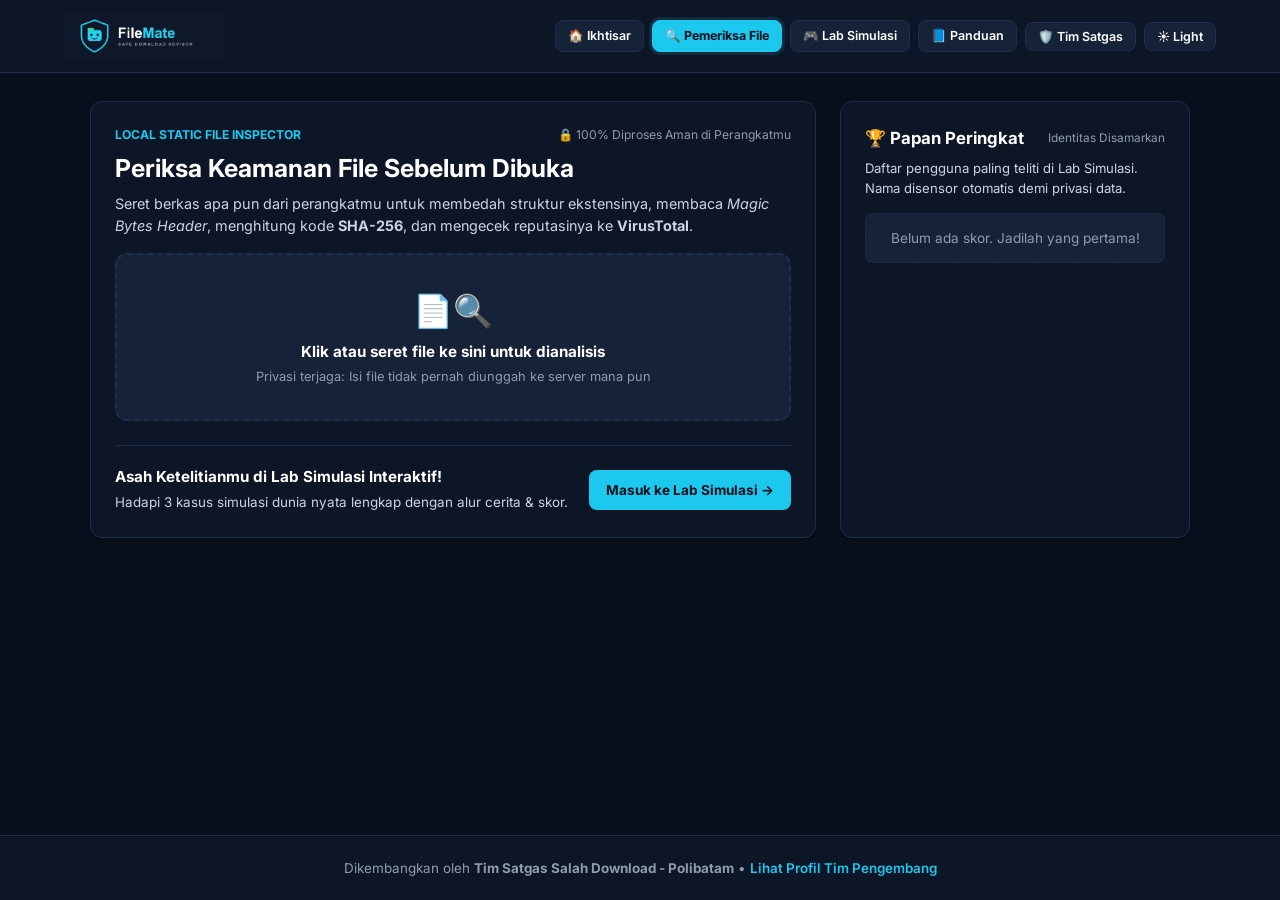
==== commit 4aa0c3a0: "perubahan pada bagian backend password admin dan dashboard" ====
--- a/page/index.html
+++ b/page/index.html
@@ -91,7 +91,7 @@
                 </div>
             </div>
 
-            <!-- Kolom Kanan: Leaderboard Bersih (Klik 5x pada judul atau tekan Ctrl+Shift+L untuk akses Maintainer PIN: satgas) -->
+            <!-- Kolom Kanan: Leaderboard Bersih (Klik 5x pada judul atau tekan Ctrl+Shift+L untuk akses Maintainer) -->
             <div class="panel">
                 <div style="display: flex; justify-content: space-between; align-items: center; margin-bottom: 8px;">
                     <h2 id="secretAdminTrigger" style="font-size: 1.05rem; user-select: none; cursor: default;" title="Papan Peringkat Ketelitian">🏆 Papan Peringkat</h2>
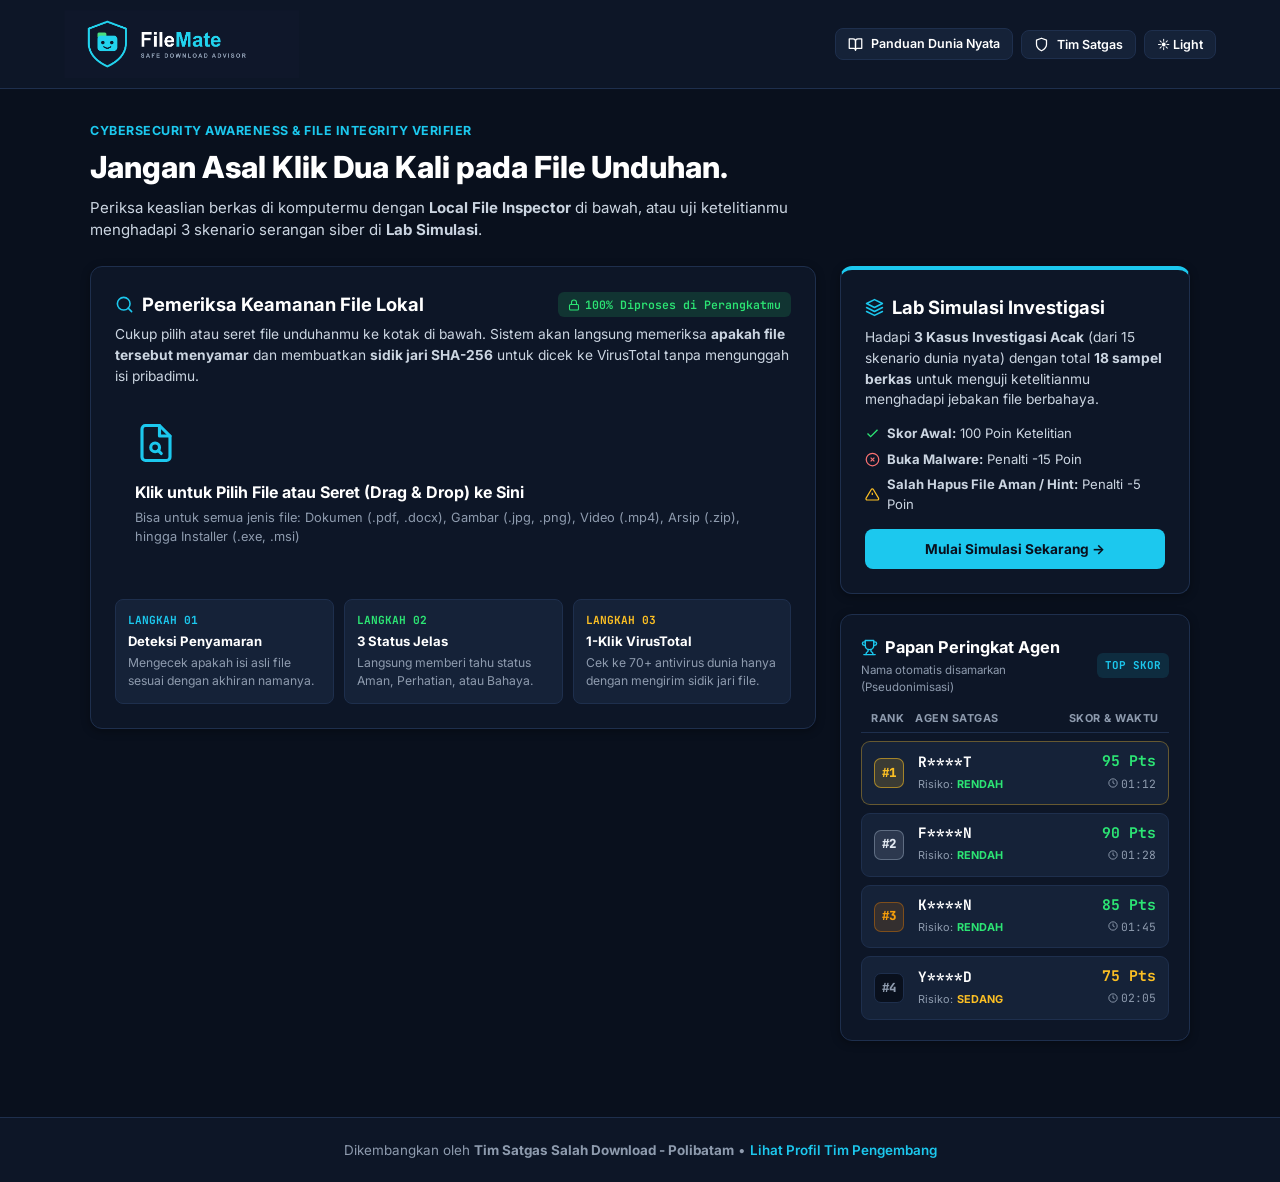
==== commit 7cde0d9a: "feat(simulasi): modularisasi frontend, registrasi agen awal, scanner 3-status awam, dan 3 variasi en" ====
--- a/page/index.html
+++ b/page/index.html
@@ -4,8 +4,9 @@
     <meta charset="UTF-8">
     <meta name="viewport" content="width=device-width, initial-scale=1.0">
     <title>FileMate — Safe Download Advisor</title>
-    <link rel="stylesheet" href="../tampilan/css/style.css">
-    <link rel="stylesheet" href="../tampilan/css/index.css">
+    <link rel="stylesheet" href="../tampilan/css/base.css?v=7">
+    <link rel="stylesheet" href="../tampilan/css/components.css?v=7">
+    <link rel="stylesheet" href="../tampilan/css/pages.css?v=7">
 </head>
 <body>
 
@@ -15,96 +16,184 @@
             <img src="../image/filemate-light.png" alt="FileMate — Safe Download Advisor" class="logo-img logo-img-light">
         </a>
         <div class="nav-actions">
-            <a href="dashboard.html" class="btn btn-ghost btn-sm">🏠 Ikhtisar</a>
-            <a href="index.html" class="btn btn-ghost btn-sm is-active" aria-current="page">🔍 Pemeriksa File</a>
-            <a href="play.html" class="btn btn-ghost btn-sm">🎮 Lab Simulasi</a>
-            <a href="guide.html" class="btn btn-ghost btn-sm">📘 Panduan</a>
-            <button class="btn btn-ghost btn-sm" onclick="openTeamCredits()">🛡️ Tim Satgas</button>
-            <button class="btn btn-ghost btn-sm" id="themeToggle" onclick="toggleTheme()">☀️ Light</button>
+            <a href="guide.html" class="btn btn-ghost btn-sm">
+                <svg width="15" height="15" viewBox="0 0 24 24" fill="none" stroke="currentColor" stroke-width="2" stroke-linecap="round" stroke-linejoin="round"><path d="M2 3h6a4 4 0 0 1 4 4v14a3 3 0 0 0-3-3H2z"/><path d="M22 3h-6a4 4 0 0 0-4 4v14a3 3 0 0 1 3-3h7z"/></svg>
+                Panduan Dunia Nyata
+            </a>
+            <button class="btn btn-ghost btn-sm" onclick="openTeamCredits()">
+                <svg width="15" height="15" viewBox="0 0 24 24" fill="none" stroke="currentColor" stroke-width="2" stroke-linecap="round" stroke-linejoin="round"><path d="M12 22s8-4 8-10V5l-8-3-8 3v7c0 6 8 10 8 10z"/></svg>
+                Tim Satgas
+            </button>
+            <button class="btn btn-ghost btn-sm" id="themeToggle" onclick="toggleTheme()">Light</button>
         </div>
     </nav>
 
     <main class="container">
-        <div class="grid-2">
+        <div style="margin-bottom: 24px;">
+            <span style="font-size: 0.78rem; font-weight: 700; color: var(--accent); text-transform: uppercase; letter-spacing: 0.5px;">
+                Cybersecurity Awareness &amp; File Integrity Verifier
+            </span>
+            <h1 style="font-size: 1.9rem; font-weight: 800; margin-top: 4px;">
+                Jangan Asal Klik Dua Kali pada File Unduhan.
+            </h1>
+            <p style="color: var(--text-secondary); max-width: 700px; margin-top: 6px; font-size: 0.94rem;">
+                Periksa keaslian berkas di komputermu dengan <strong>Local File Inspector</strong> di bawah, atau uji ketelitianmu menghadapi 3 skenario serangan siber di <strong>Lab Simulasi</strong>.
+            </p>
+        </div>
+
+        <div class="grid-2" style="align-items: start;">
+            <!-- KIRI: LOCAL STATIC FILE INSPECTOR -->
             <div class="panel">
                 <div style="display: flex; justify-content: space-between; align-items: center; flex-wrap: wrap; gap: 8px;">
-                    <span style="font-size: 0.76rem; font-weight: 700; color: var(--accent); text-transform: uppercase;">
-                        Local Static File Inspector
+                    <h2 style="font-size: 1.15rem; display: flex; align-items: center; gap: 8px;">
+                        <svg width="19" height="19" viewBox="0 0 24 24" fill="none" stroke="var(--accent)" stroke-width="2" stroke-linecap="round" stroke-linejoin="round"><circle cx="11" cy="11" r="8"/><line x1="21" y1="21" x2="16.65" y2="16.65"/></svg>
+                        Pemeriksa Keamanan File Lokal
+                    </h2>
+                    <span class="mono" style="font-size: 0.72rem; color: var(--safe); background: var(--safe-soft); padding: 4px 10px; border-radius: 6px; display: inline-flex; align-items: center; gap: 5px; font-weight: 600;">
+                        <svg width="12" height="12" viewBox="0 0 24 24" fill="none" stroke="currentColor" stroke-width="2.2" stroke-linecap="round" stroke-linejoin="round"><rect x="3" y="11" width="18" height="11" rx="2" ry="2"/><path d="M7 11V7a5 5 0 0 1 10 0v4"/></svg>
+                        100% Diproses di Perangkatmu
                     </span>
-                    <span style="font-size: 0.76rem; color: var(--text-muted);">🔒 100% Diproses Aman di Perangkatmu</span>
-                </div>
-                <h1 style="font-size: 1.55rem; margin-top: 6px;">Periksa Keamanan File Sebelum Dibuka</h1>
-                <p style="color: var(--text-secondary); font-size: 0.9rem; margin-top: 6px;">
-                    Seret berkas apa pun dari perangkatmu untuk membedah struktur ekstensinya, membaca <em>Magic Bytes Header</em>, menghitung kode <strong>SHA-256</strong>, dan mengecek reputasinya ke <strong>VirusTotal</strong>.
+                </div>
+                <p style="font-size: 0.86rem; color: var(--text-secondary); margin-top: 6px;">
+                    Cukup pilih atau seret file unduhanmu ke kotak di bawah. Sistem akan langsung memeriksa <strong>apakah file tersebut menyamar</strong> dan membuatkan <strong>sidik jari SHA-256</strong> untuk dicek ke VirusTotal tanpa mengunggah isi pribadimu.
                 </p>
 
-                <div class="dropzone" id="dropzone" onclick="document.getElementById('fileInput').click()">
+                <div class="dropzone" id="dropzone" onclick="document.getElementById('fileInput').click()" style="padding: 36px 20px;">
                     <input type="file" id="fileInput" style="display: none;" onchange="handleLiveFile(this.files[0])">
-                    <div style="font-size: 2rem; margin-bottom: 6px;">📄🔍</div>
-                    <strong style="display: block; font-size: 0.95rem;">Klik atau seret file ke sini untuk dianalisis</strong>
-                    <span style="font-size: 0.8rem; color: var(--text-muted);">Privasi terjaga: Isi file tidak pernah diunggah ke server mana pun</span>
-                </div>
-
-                <div id="liveScanResult" style="display: none; margin-top: 20px;">
-                    <div class="xray-box">
-                        <div class="xray-scanline"></div>
-                        <div style="font-size: 0.76rem; color: var(--text-muted); margin-bottom: 6px;">HASIL BEDAH STRUKTUR NAMA &amp; HEADER FILE:</div>
-                        <div id="liveXrayName" class="mono" style="font-size: 1.02rem; font-weight: 600; word-break: break-all;"></div>
-                        <div id="liveVerdict" style="margin-top: 10px; font-size: 0.88rem; line-height: 1.55;"></div>
-                    </div>
-
-                    <div style="background: var(--bg-subtle); padding: 16px; border-radius: 10px; border: 1px solid var(--border-color);">
-                        <div style="display: flex; justify-content: space-between; font-size: 0.82rem; color: var(--text-muted); flex-wrap: wrap; gap: 8px;">
-                            <span>Ukuran File: <strong id="liveSize" style="color: var(--text-primary);"></strong></span>
-                            <span>Tipe MIME: <strong id="liveMime" class="mono" style="color: var(--text-primary);"></strong></span>
-                        </div>
-                        <div style="margin-top: 10px; font-size: 0.8rem; color: var(--text-muted);">Sidik Jari Digital (SHA-256 Checksum):</div>
-                        <div id="liveHash" class="mono" style="font-size: 0.8rem; word-break: break-all; margin-top: 4px; color: var(--accent); font-weight: 600;">Menghitung SHA-256...</div>
-
-                        <div style="margin-top: 14px; padding-top: 12px; border-top: 1px solid var(--border-color);">
+                    <div style="margin-bottom: 10px; color: var(--accent);">
+                        <svg width="42" height="42" viewBox="0 0 24 24" fill="none" stroke="currentColor" stroke-width="1.8" stroke-linecap="round" stroke-linejoin="round"><path d="M14 2H6a2 2 0 0 0-2 2v16a2 2 0 0 0 2 2h12a2 2 0 0 0 2-2V8z"/><polyline points="14 2 14 8 20 8"/><circle cx="11.5" cy="14.5" r="2.5"/><line x1="13.3" y1="16.3" x2="15" y2="18"/></svg>
+                    </div>
+                    <strong style="font-size: 1rem; display: block;">Klik untuk Pilih File atau Seret (Drag &amp; Drop) ke Sini</strong>
+                    <p style="font-size: 0.8rem; color: var(--text-muted); margin-top: 4px;">
+                        Bisa untuk semua jenis file: Dokumen (.pdf, .docx), Gambar (.jpg, .png), Video (.mp4), Arsip (.zip), hingga Installer (.exe, .msi)
+                    </p>
+                </div>
+
+                <!-- PANDUAN RINGKAS SAAT BELUM ADA FILE -->
+                <div id="inspectorIdleGuide" style="margin-top: 16px; display: grid; grid-template-columns: repeat(3, 1fr); gap: 10px;">
+                    <div style="background: var(--bg-subtle); border: 1px solid var(--border-color); border-radius: 8px; padding: 12px;">
+                        <div class="mono" style="font-size: 0.7rem; font-weight: 700; color: var(--accent); margin-bottom: 4px;">LANGKAH 01</div>
+                        <strong style="font-size: 0.82rem; display: block;">Deteksi Penyamaran</strong>
+                        <span style="font-size: 0.76rem; color: var(--text-muted); display: block; margin-top: 2px;">Mengecek apakah isi asli file sesuai dengan akhiran namanya.</span>
+                    </div>
+                    <div style="background: var(--bg-subtle); border: 1px solid var(--border-color); border-radius: 8px; padding: 12px;">
+                        <div class="mono" style="font-size: 0.7rem; font-weight: 700; color: var(--safe); margin-bottom: 4px;">LANGKAH 02</div>
+                        <strong style="font-size: 0.82rem; display: block;">3 Status Jelas</strong>
+                        <span style="font-size: 0.76rem; color: var(--text-muted); display: block; margin-top: 2px;">Langsung memberi tahu status Aman, Perhatian, atau Bahaya.</span>
+                    </div>
+                    <div style="background: var(--bg-subtle); border: 1px solid var(--border-color); border-radius: 8px; padding: 12px;">
+                        <div class="mono" style="font-size: 0.7rem; font-weight: 700; color: var(--warning); margin-bottom: 4px;">LANGKAH 03</div>
+                        <strong style="font-size: 0.82rem; display: block;">1-Klik VirusTotal</strong>
+                        <span style="font-size: 0.76rem; color: var(--text-muted); display: block; margin-top: 2px;">Cek ke 70+ antivirus dunia hanya dengan mengirim sidik jari file.</span>
+                    </div>
+                </div>
+
+                <!-- HASIL SCAN FILE -->
+                <div id="liveScanResult" style="display: none; margin-top: 18px;">
+                    <div id="liveVerdict"></div>
+
+                    <div style="display: grid; grid-template-columns: repeat(auto-fit, minmax(180px, 1fr)); gap: 10px; margin-top: 12px;">
+                        <div style="background: var(--bg-subtle); padding: 12px 14px; border-radius: 8px; border: 1px solid var(--border-color);">
+                            <span style="font-size: 0.74rem; color: var(--text-muted); display: block;">Nama &amp; Akhiran File:</span>
+                            <div id="liveXrayName" class="mono" style="font-size: 0.88rem; font-weight: 700; margin-top: 4px; word-break: break-all;"></div>
+                        </div>
+                        <div style="background: var(--bg-subtle); padding: 12px 14px; border-radius: 8px; border: 1px solid var(--border-color);">
+                            <span style="font-size: 0.74rem; color: var(--text-muted); display: block;">Isi Asli File (Segel Magic Bytes):</span>
+                            <strong id="liveRealContent" class="mono" style="font-size: 0.86rem; color: var(--accent); display: block; margin-top: 4px;"></strong>
+                            <span id="liveSize" style="font-size: 0.74rem; color: var(--text-muted);"></span>
+                        </div>
+                    </div>
+
+                    <div style="margin-top: 14px; padding: 16px; border-radius: 10px; background: var(--accent-soft); border: 1.5px solid var(--accent);">
+                        <div style="display: flex; justify-content: space-between; align-items: flex-start; flex-wrap: wrap; gap: 12px;">
+                            <div style="flex: 1 1 260px;">
+                                <span style="font-size: 0.72rem; font-weight: 800; color: var(--accent); text-transform: uppercase; letter-spacing: 0.5px; display: block;">
+                                    Langkah Verifikasi Lanjutan (Sangat Disarankan)
+                                </span>
+                                <h3 style="font-size: 1rem; margin-top: 2px;">Cek Apakah File Ini Pernah Dilaporkan sebagai Virus</h3>
+                                <p style="font-size: 0.8rem; color: var(--text-secondary); margin-top: 4px; line-height: 1.5;">
+                                    Klik tombol di samping untuk memeriksa sidik jari file ini di <strong>VirusTotal (Database 70+ Antivirus Dunia)</strong>. Privasi tetap aman karena isi dokumenmu tidak ikut diunggah.
+                                </p>
+                            </div>
+                            <a id="vtLookupBtn" href="#" target="_blank" rel="noopener noreferrer" class="btn btn-primary" style="padding: 11px 16px; font-size: 0.85rem; align-self: center; box-shadow: var(--shadow-sm);">
+                                <svg width="16" height="16" viewBox="0 0 24 24" fill="none" stroke="currentColor" stroke-width="2.2" stroke-linecap="round" stroke-linejoin="round"><path d="M12 22s8-4 8-10V5l-8-3-8 3v7c0 6 8 10 8 10z"/></svg>
+                                Cek Sidik Jari File di VirusTotal &nearr;
+                            </a>
+                        </div>
+
+                        <div style="margin-top: 12px; padding: 10px 12px; background: var(--bg-surface); border-radius: 8px; border: 1px solid var(--border-color); display: flex; justify-content: space-between; align-items: center; gap: 10px; flex-wrap: wrap;">
+                            <div style="min-width: 0; flex: 1;">
+                                <span style="font-size: 0.7rem; color: var(--text-muted); display: block;">Sidik Jari Unik File (SHA-256 Checksum):</span>
+                                <div id="liveHash" class="mono" style="font-size: 0.78rem; color: var(--text-primary); word-break: break-all; margin-top: 2px;"></div>
+                            </div>
+                            <button type="button" class="btn btn-ghost btn-sm" onclick="navigator.clipboard.writeText(document.getElementById('liveHash').innerText); showToastNotification('<strong style=\'color:var(--safe);\'>Kode SHA-256 berhasil disalin!</strong>')">
+                                Salin Hash
+                            </button>
+                        </div>
+
+                        <div style="margin-top: 10px; padding-top: 10px; border-top: 1px dashed var(--border-color);">
                             <label style="font-size: 0.78rem; color: var(--text-secondary); display: block; margin-bottom: 6px;">
-                                Punya kode SHA-256 resmi dari website tempatmu mengunduh? Tempel di sini untuk dicocokkan:
+                                <strong>Opsional:</strong> Punya kode SHA-256 resmi dari website tempatmu mengunduh? Tempel di bawah untuk mencocokkan keasliannya:
                             </label>
-                            <input type="text" id="manualOfficialHash" oninput="checkManualHashMatch()" placeholder="Tempel (Paste) SHA-256 resmi di sini..." class="mono" style="width: 100%; padding: 8px 12px; border-radius: 6px; border: 1px solid var(--border-color); background: var(--bg-surface); color: var(--text-primary); font-size: 0.78rem;">
-                            <div id="manualHashVerdict" style="margin-top: 6px; font-size: 0.8rem;"></div>
-                        </div>
-
-                        <div style="margin-top: 14px; padding-top: 12px; border-top: 1px solid var(--border-color); display: flex; justify-content: space-between; align-items: center; flex-wrap: wrap; gap: 10px;">
-                            <span style="font-size: 0.78rem; color: var(--text-muted);">
-                                Ingin memastikan apakah isi file ini bersih menurut 70+ mesin Antivirus dunia?
+                            <input type="text" id="manualOfficialHash" class="mono" placeholder="Tempel kode SHA-256 resmi di sini untuk dicocokkan..." oninput="checkManualHashMatch()" style="width: 100%; padding: 8px 12px; border-radius: 6px; border: 1px solid var(--border-color); background: var(--bg-surface); color: var(--text-primary); font-size: 0.78rem;">
+                            <div id="manualHashVerdict" style="margin-top: 8px;"></div>
+                        </div>
+                    </div>
+                </div>
+            </div>
+
+            <!-- KANAN: TANTANGAN LAB SIMULASI & LEADERBOARD YANG SUDAH DIRAPIKAN -->
+            <div style="display: flex; flex-direction: column; gap: 20px;">
+                <div class="panel" style="border-top: 4px solid var(--accent);">
+                    <h2 style="font-size: 1.15rem; display: flex; align-items: center; gap: 8px;">
+                        <svg width="19" height="19" viewBox="0 0 24 24" fill="none" stroke="var(--accent)" stroke-width="2" stroke-linecap="round" stroke-linejoin="round"><polygon points="12 2 2 7 12 12 22 7 12 2"/><polyline points="2 17 12 22 22 17"/><polyline points="2 12 12 17 22 12"/></svg>
+                        Lab Simulasi Investigasi
+                    </h2>
+                    <p style="font-size: 0.86rem; color: var(--text-secondary); margin-top: 6px;">
+                        Hadapi <strong>3 Kasus Investigasi Acak</strong> (dari 15 skenario dunia nyata) dengan total <strong>18 sampel berkas</strong> untuk menguji ketelitianmu menghadapi jebakan file berbahaya.
+                    </p>
+                    <div style="margin: 14px 0; font-size: 0.82rem; color: var(--text-secondary); display: flex; flex-direction: column; gap: 6px;">
+                        <div style="display: flex; align-items: center; gap: 7px;">
+                            <svg width="15" height="15" viewBox="0 0 24 24" fill="none" stroke="var(--safe)" stroke-width="2.2"><polyline points="20 6 9 17 4 12"/></svg>
+                            <span><strong>Skor Awal:</strong> 100 Poin Ketelitian</span>
+                        </div>
+                        <div style="display: flex; align-items: center; gap: 7px;">
+                            <svg width="15" height="15" viewBox="0 0 24 24" fill="none" stroke="var(--danger)" stroke-width="2"><circle cx="12" cy="12" r="10"/><line x1="15" y1="9" x2="9" y2="15"/><line x1="9" y1="9" x2="15" y2="15"/></svg>
+                            <span><strong>Buka Malware:</strong> Penalti -15 Poin</span>
+                        </div>
+                        <div style="display: flex; align-items: center; gap: 7px;">
+                            <svg width="15" height="15" viewBox="0 0 24 24" fill="none" stroke="var(--warning)" stroke-width="2"><path d="M10.29 3.86L1.82 18a2 2 0 0 0 1.71 3h16.94a2 2 0 0 0 1.71-3L13.71 3.86a2 2 0 0 0-3.42 0z"/><line x1="12" y1="9" x2="12" y2="13"/><line x1="12" y1="17" x2="12.01" y2="17"/></svg>
+                            <span><strong>Salah Hapus File Aman / Hint:</strong> Penalti -5 Poin</span>
+                        </div>
+                    </div>
+                    <a href="play.html" class="btn btn-primary" style="width: 100%; justify-content: center;">
+                        Mulai Simulasi Sekarang &rarr;
+                    </a>
+                </div>
+
+                <!-- KARTU PAPAN PERINGKAT DENGAN HEADER RAPI 1 BARIS -->
+                <div class="panel" style="padding: 20px;">
+                    <div style="display: flex; justify-content: space-between; align-items: center; gap: 8px; margin-bottom: 14px;">
+                        <div>
+                            <h3 style="font-size: 1.02rem; display: flex; align-items: center; gap: 7px; white-space: nowrap;">
+                                <svg width="17" height="17" viewBox="0 0 24 24" fill="none" stroke="var(--accent)" stroke-width="2" stroke-linecap="round" stroke-linejoin="round"><path d="M6 9H4.5a2.5 2.5 0 0 1 0-5H6"/><path d="M18 9h1.5a2.5 2.5 0 0 0 0-5H18"/><path d="M4 22h16"/><path d="M10 14.66V17c0 .55-.47.98-.97 1.21C7.85 18.75 7 20.24 7 22"/><path d="M14 14.66V17c0 .55.47.98.97 1.21C16.15 18.75 17 20.24 17 22"/><path d="M18 2H6v7a6 6 0 0 0 12 0V2Z"/></svg>
+                                Papan Peringkat Agen
+                            </h3>
+                            <span style="font-size: 0.72rem; color: var(--text-muted); display: block; margin-top: 2px;">
+                                Nama otomatis disamarkan (Pseudonimisasi)
                             </span>
-                            <a id="vtLookupBtn" href="https://www.virustotal.com" target="_blank" rel="noopener noreferrer" class="btn btn-ghost btn-sm" style="border-color: var(--accent); color: var(--accent);">
-                                🛡️ Cek Hash Ini di VirusTotal &nearr;
-                            </a>
-                        </div>
-                    </div>
-                </div>
-
-                <div style="margin-top: 24px; padding-top: 20px; border-top: 1px solid var(--border-color); display: flex; justify-content: space-between; align-items: center; flex-wrap: wrap; gap: 12px;">
-                    <div>
-                        <strong style="display: block; font-size: 0.95rem;">Asah Ketelitianmu di Lab Simulasi Interaktif!</strong>
-                        <span style="font-size: 0.84rem; color: var(--text-secondary);">Hadapi 3 kasus simulasi dunia nyata lengkap dengan alur cerita &amp; skor.</span>
-                    </div>
-                    <a href="play.html" class="btn btn-primary">
-                        Masuk ke Lab Simulasi &rarr;
-                    </a>
+                        </div>
+                        <span class="mono" style="font-size: 0.68rem; font-weight: 700; color: var(--accent); background: var(--accent-soft); padding: 4px 8px; border-radius: 6px; white-space: nowrap; flex-shrink: 0;">
+                            TOP SKOR
+                        </span>
+                    </div>
+                    <div id="homeLeaderboardList" style="display: flex; flex-direction: column; gap: 8px;"></div>
                 </div>
             </div>
-
-            <!-- Kolom Kanan: Leaderboard Bersih (Klik 5x pada judul atau tekan Ctrl+Shift+L untuk akses Maintainer) -->
-            <div class="panel">
-                <div style="display: flex; justify-content: space-between; align-items: center; margin-bottom: 8px;">
-                    <h2 id="secretAdminTrigger" style="font-size: 1.05rem; user-select: none; cursor: default;" title="Papan Peringkat Ketelitian">🏆 Papan Peringkat</h2>
-                    <span style="font-size: 0.74rem; color: var(--text-muted);">Identitas Disamarkan</span>
-                </div>
-                <p style="font-size: 0.82rem; color: var(--text-secondary); margin-bottom: 14px;">
-                    Daftar pengguna paling teliti di Lab Simulasi. Nama disensor otomatis demi privasi data.
-                </p>
-                <div style="display: flex; flex-direction: column; gap: 8px;" id="homeLeaderboardList"></div>
-            </div>
         </div>
     </main>
 
+    <!-- MODAL CREDITS TIM SATGAS -->
     <div class="modal-backdrop" id="modalBackdrop">
         <div class="modal-card" id="modalCard">
             <div style="display: flex; justify-content: space-between; align-items: center; border-bottom: 1px solid var(--border-color); padding-bottom: 12px; margin-bottom: 16px;">
@@ -120,11 +209,11 @@
         <a href="javascript:void(0)" onclick="openTeamCredits()" style="color: var(--accent); text-decoration: none; font-weight: 600;">Lihat Profil Tim Pengembang</a>
     </footer>
 
-    <script src="../tampilan/js/scenario_data.js"></script>
-    <script src="../tampilan/js/common.js"></script>
-    <script src="../tampilan/js/api.js"></script>
-    <script src="../tampilan/js/leaderboard.js"></script>
-    <script src="../tampilan/js/inspector.js"></script>
-    <script src="../tampilan/js/admin.js"></script>
+    <script src="../tampilan/js/scenario_data.js?v=7"></script>
+    <script src="../tampilan/js/api.js?v=7"></script>
+    <script src="../tampilan/js/common.js?v=7"></script>
+    <script src="../tampilan/js/inspector.js?v=7"></script>
+    <script src="../tampilan/js/leaderboard.js?v=7"></script>
+    <script src="../tampilan/js/admin.js?v=7"></script>
 </body>
-</html>
+</html>
--- a/tampilan/css/base.css
+++ b/tampilan/css/base.css
@@ -0,0 +1,197 @@
+@import url('https://fonts.googleapis.com/css2?family=Inter:wght@400;500;600;700;800&family=JetBrains+Mono:wght@400;500;600&display=swap');
+
+:root[data-theme="light"] {
+    --bg-main: #F4F7FA;
+    --bg-surface: #FFFFFF;
+    --bg-subtle: #EDF2F7;
+    --bg-hover: #E2E8F0;
+    --text-primary: #0D1627;
+    --text-secondary: #334155;
+    --text-muted: #64748B;
+    --border-color: #CBD5E1;
+
+    --logo-shield-stroke: #0D1627;
+    --logo-folder-body: #0E86A8;
+    --logo-folder-tab: #18B259;
+    --logo-text-file: #0D1627;
+    --logo-text-mate: #0E86A8;
+    --logo-subtext: #5A6B82;
+
+    --accent: #0E86A8;
+    --accent-hover: #0A6985;
+    --accent-soft: rgba(14, 134, 168, 0.1);
+    --safe: #16A34A;
+    --safe-soft: rgba(22, 163, 74, 0.12);
+    --danger: #DC2626;
+    --danger-soft: rgba(220, 38, 38, 0.12);
+    --warning: #D97706;
+    --warning-soft: rgba(217, 119, 6, 0.12);
+    --shadow-sm: 0 2px 6px rgba(13, 22, 39, 0.06);
+    --shadow-md: 0 12px 32px rgba(13, 22, 39, 0.14);
+}
+
+:root[data-theme="dark"] {
+    --bg-main: #09101D;
+    --bg-surface: #0D1627;
+    --bg-subtle: #152238;
+    --bg-hover: #1E2F4D;
+    --text-primary: #FFFFFF;
+    --text-secondary: #CBD5E1;
+    --text-muted: #8E9BAE;
+    --border-color: #1E2F4D;
+
+    --logo-shield-stroke: #1CC8EE;
+    --logo-folder-body: #1CC8EE;
+    --logo-folder-tab: #2CE574;
+    --logo-text-file: #FFFFFF;
+    --logo-text-mate: #1CC8EE;
+    --logo-subtext: #8E9BAE;
+
+    --accent: #1CC8EE;
+    --accent-hover: #0FA6C8;
+    --accent-soft: rgba(28, 200, 238, 0.12);
+    --safe: #2CE574;
+    --safe-soft: rgba(44, 229, 116, 0.14);
+    --danger: #F87171;
+    --danger-soft: rgba(248, 113, 113, 0.15);
+    --warning: #FBBF24;
+    --warning-soft: rgba(251, 191, 36, 0.15);
+    --shadow-sm: 0 2px 8px rgba(0, 0, 0, 0.35);
+    --shadow-md: 0 14px 38px rgba(0, 0, 0, 0.6);
+}
+
+* {
+    margin: 0;
+    padding: 0;
+    box-sizing: border-box;
+}
+
+html, body {
+    overflow-x: hidden;
+    width: 100%;
+}
+
+body {
+    background-color: var(--bg-main);
+    color: var(--text-primary);
+    font-family: 'Inter', -apple-system, BlinkMacSystemFont, sans-serif;
+    line-height: 1.5;
+    min-height: 100vh;
+    display: flex;
+    flex-direction: column;
+    transition: background-color 0.2s ease, color 0.2s ease;
+}
+
+.mono {
+    font-family: 'JetBrains Mono', monospace;
+}
+
+.navbar {
+    background: var(--bg-surface);
+    border-bottom: 1px solid var(--border-color);
+    padding: 10px 5%;
+    display: flex;
+    justify-content: space-between;
+    align-items: center;
+    gap: 14px;
+    position: sticky;
+    top: 0;
+    z-index: 100;
+}
+
+.filemate-logo, .brand {
+    display: inline-flex;
+    align-items: center;
+    gap: 12px;
+    text-decoration: none;
+    flex-shrink: 0;
+    transition: transform 0.2s ease;
+}
+
+.filemate-logo:hover {
+    transform: scale(1.03);
+}
+
+.logo-img {
+    height: 68px;
+    width: auto;
+    display: block;
+    object-fit: contain;
+}
+
+:root[data-theme="dark"] .logo-img-light,
+:root[data-theme="light"] .logo-img-dark {
+    display: none;
+}
+
+.nav-actions {
+    display: flex;
+    align-items: center;
+    justify-content: flex-end;
+    gap: 8px;
+    flex-wrap: wrap;
+}
+
+.container {
+    width: 92%;
+    max-width: 1100px;
+    margin: 28px auto;
+    flex: 1;
+}
+
+.grid-2 {
+    display: grid;
+    grid-template-columns: minmax(0, 1.35fr) minmax(0, 0.65fr);
+    gap: 24px;
+}
+
+.site-footer {
+    text-align: center;
+    padding: 22px 5%;
+    margin-top: 48px;
+    background: var(--bg-surface);
+    border-top: 1px solid var(--border-color);
+    font-size: 0.84rem;
+    color: var(--text-muted);
+}
+
+@media (max-width: 900px) {
+    .grid-2 {
+        grid-template-columns: 1fr;
+    }
+}
+
+@media (max-width: 640px) {
+    .navbar {
+        flex-direction: column;
+        align-items: stretch;
+        padding: 10px 4%;
+        gap: 10px;
+    }
+    .filemate-logo {
+        justify-content: center;
+    }
+    .logo-img {
+        height: 56px;
+    }
+    .nav-actions {
+        justify-content: center;
+        width: 100%;
+        gap: 6px;
+    }
+    .nav-actions .btn-sm {
+        flex: 1 1 auto;
+        padding: 7px 10px;
+        font-size: 0.75rem;
+    }
+    .container {
+        width: 94%;
+        margin: 18px auto;
+    }
+    h1 {
+        font-size: 1.35rem !important;
+    }
+    h2 {
+        font-size: 1.15rem !important;
+    }
+}
--- a/tampilan/css/components.css
+++ b/tampilan/css/components.css
@@ -0,0 +1,310 @@
+.panel {
+    background: var(--bg-surface);
+    border: 1px solid var(--border-color);
+    border-radius: 12px;
+    padding: 24px;
+    box-shadow: var(--shadow-sm);
+    max-width: 100%;
+}
+
+.btn {
+    font-family: 'Inter', sans-serif;
+    font-size: 0.85rem;
+    font-weight: 600;
+    padding: 9px 16px;
+    border-radius: 8px;
+    border: 1px solid transparent;
+    cursor: pointer;
+    display: inline-flex;
+    align-items: center;
+    justify-content: center;
+    gap: 8px;
+    text-decoration: none;
+    white-space: nowrap;
+    transition: all 0.16s ease;
+}
+
+.btn-primary {
+    background: var(--accent);
+    color: #fff;
+}
+
+:root[data-theme="dark"] .btn-primary {
+    color: #09101D;
+    font-weight: 700;
+}
+
+.btn-primary:hover {
+    background: var(--accent-hover);
+    color: #fff;
+}
+
+.btn-ghost {
+    background: var(--bg-subtle);
+    color: var(--text-primary);
+    border-color: var(--border-color);
+}
+
+.btn-ghost:hover {
+    background: var(--bg-hover);
+}
+
+.btn-safe {
+    background: var(--safe-soft);
+    color: var(--safe);
+    border-color: rgba(44, 229, 116, 0.3);
+}
+
+.btn-safe:hover {
+    background: var(--safe);
+    color: #09101D;
+}
+
+.btn-danger {
+    background: var(--danger-soft);
+    color: var(--danger);
+    border-color: rgba(248, 113, 113, 0.3);
+}
+
+.btn-danger:hover {
+    background: var(--danger);
+    color: #fff;
+}
+
+.btn-sm {
+    padding: 6px 12px;
+    font-size: 0.78rem;
+}
+
+.ext-badge {
+    display: inline-block;
+    padding: 2px 8px;
+    border-radius: 5px;
+    font-weight: 600;
+    margin-left: 2px;
+}
+
+.ext-fake {
+    background: var(--warning-soft);
+    color: var(--warning);
+    text-decoration: line-through;
+}
+
+.ext-danger {
+    background: var(--danger-soft);
+    color: var(--danger);
+    border: 1px solid var(--danger);
+}
+
+.ext-safe {
+    background: var(--safe-soft);
+    color: var(--safe);
+    border: 1px solid var(--safe);
+}
+
+.explain-pill {
+    display: block;
+    font-size: 0.76rem;
+    color: var(--text-muted);
+    margin-top: 2px;
+}
+
+.modal-backdrop {
+    position: fixed;
+    inset: 0;
+    background: rgba(6, 11, 20, 0.72);
+    backdrop-filter: blur(4px);
+    display: none;
+    align-items: center;
+    justify-content: center;
+    z-index: 999;
+    padding: 16px;
+}
+
+.modal-backdrop.open {
+    display: flex;
+    animation: fadeBackdrop 0.18s ease forwards;
+}
+
+@keyframes fadeBackdrop {
+    from { opacity: 0; }
+    to { opacity: 1; }
+}
+
+.modal-card {
+    background: var(--bg-surface);
+    border: 1px solid var(--border-color);
+    border-radius: 12px;
+    width: 100%;
+    max-width: 560px;
+    padding: 24px;
+    box-shadow: var(--shadow-md);
+    max-height: 88vh;
+    overflow-y: auto;
+    animation: modalSpring 0.22s cubic-bezier(0.16, 1, 0.3, 1) forwards;
+}
+
+@keyframes modalSpring {
+    0% { opacity: 0; transform: translateY(10px) scale(0.98); }
+    100% { opacity: 1; transform: translateY(0) scale(1); }
+}
+
+.maintainer-footer-actions {
+    display: flex;
+    justify-content: space-between;
+    align-items: center;
+    flex-wrap: wrap;
+    gap: 10px;
+    padding-top: 14px;
+    border-top: 1px solid var(--border-color);
+}
+
+.maintainer-reset-group {
+    display: flex;
+    align-items: center;
+    flex-wrap: wrap;
+    gap: 8px;
+}
+
+.pin-input-clean {
+    width: 100%;
+    padding: 10px 14px;
+    border-radius: 8px;
+    border: 1px solid var(--border-color);
+    background: var(--bg-subtle);
+    color: var(--text-primary);
+    font-family: 'JetBrains Mono', monospace;
+    font-size: 0.9rem;
+    outline: none;
+    transition: border-color 0.15s ease;
+}
+
+.pin-input-clean:focus {
+    border-color: var(--accent);
+}
+
+.team-grid {
+    display: grid;
+    grid-template-columns: 1fr 1fr;
+    gap: 12px;
+    margin-top: 12px;
+}
+
+.member-card {
+    background: var(--bg-subtle);
+    border: 1px solid var(--border-color);
+    border-radius: 10px;
+    padding: 14px;
+    transition: border-color 0.2s ease, transform 0.2s ease;
+}
+
+.member-card:hover {
+    border-color: var(--accent);
+    transform: translateY(-2px);
+}
+
+.role-badge {
+    display: inline-block;
+    font-size: 0.68rem;
+    font-weight: 700;
+    padding: 2px 8px;
+    border-radius: 4px;
+    background: var(--accent-soft);
+    color: var(--accent);
+    margin-bottom: 6px;
+    text-transform: uppercase;
+}
+
+.toast-notify {
+    position: fixed;
+    bottom: 20px;
+    right: 20px;
+    left: auto;
+    max-width: 380px;
+    background: var(--bg-surface);
+    color: var(--text-primary);
+    border: 1px solid var(--border-color);
+    border-left: 3px solid var(--accent);
+    border-radius: 10px;
+    padding: 12px 16px;
+    box-shadow: var(--shadow-md);
+    z-index: 1200;
+    font-size: 0.83rem;
+    line-height: 1.45;
+    opacity: 0;
+    transform: translateY(12px);
+    transition: opacity 0.2s ease, transform 0.2s ease;
+    pointer-events: none;
+}
+
+.toast-notify.show {
+    opacity: 1;
+    transform: translateY(0);
+}
+
+.scan-progress-wrap {
+    background: var(--bg-subtle);
+    border: 1px solid var(--border-color);
+    border-radius: 8px;
+    height: 10px;
+    overflow: hidden;
+    margin: 12px 0;
+}
+
+.scan-progress-bar {
+    height: 100%;
+    width: 0%;
+    background: var(--accent);
+    transition: width 0.25s ease;
+}
+
+@keyframes popReveal {
+    0% { opacity: 0; transform: translateY(6px) scale(0.97); }
+    100% { opacity: 1; transform: translateY(0) scale(1); }
+}
+
+.reveal-anim {
+    animation: popReveal 0.25s cubic-bezier(0.16, 1, 0.3, 1) forwards;
+}
+
+@keyframes shakeScreen {
+    0%, 100% { transform: translateX(0); }
+    20%, 60% { transform: translateX(-6px); }
+    40%, 80% { transform: translateX(6px); }
+}
+
+.malware-triggered, .shake-error {
+    animation: shakeScreen 0.35s ease;
+    border-color: var(--danger) !important;
+}
+
+@media (max-width: 640px) {
+    .panel {
+        padding: 16px;
+    }
+    .team-grid {
+        grid-template-columns: 1fr;
+    }
+    .modal-card {
+        padding: 18px;
+        max-height: 92vh;
+    }
+    .maintainer-footer-actions {
+        flex-direction: column;
+        align-items: stretch;
+    }
+    .maintainer-reset-group {
+        width: 100%;
+        display: grid;
+        grid-template-columns: 1fr 1fr;
+    }
+    .maintainer-footer-actions > .btn {
+        width: 100%;
+    }
+    .toast-notify {
+        left: 16px;
+        right: 16px;
+        bottom: 16px;
+        max-width: none;
+    }
+}
